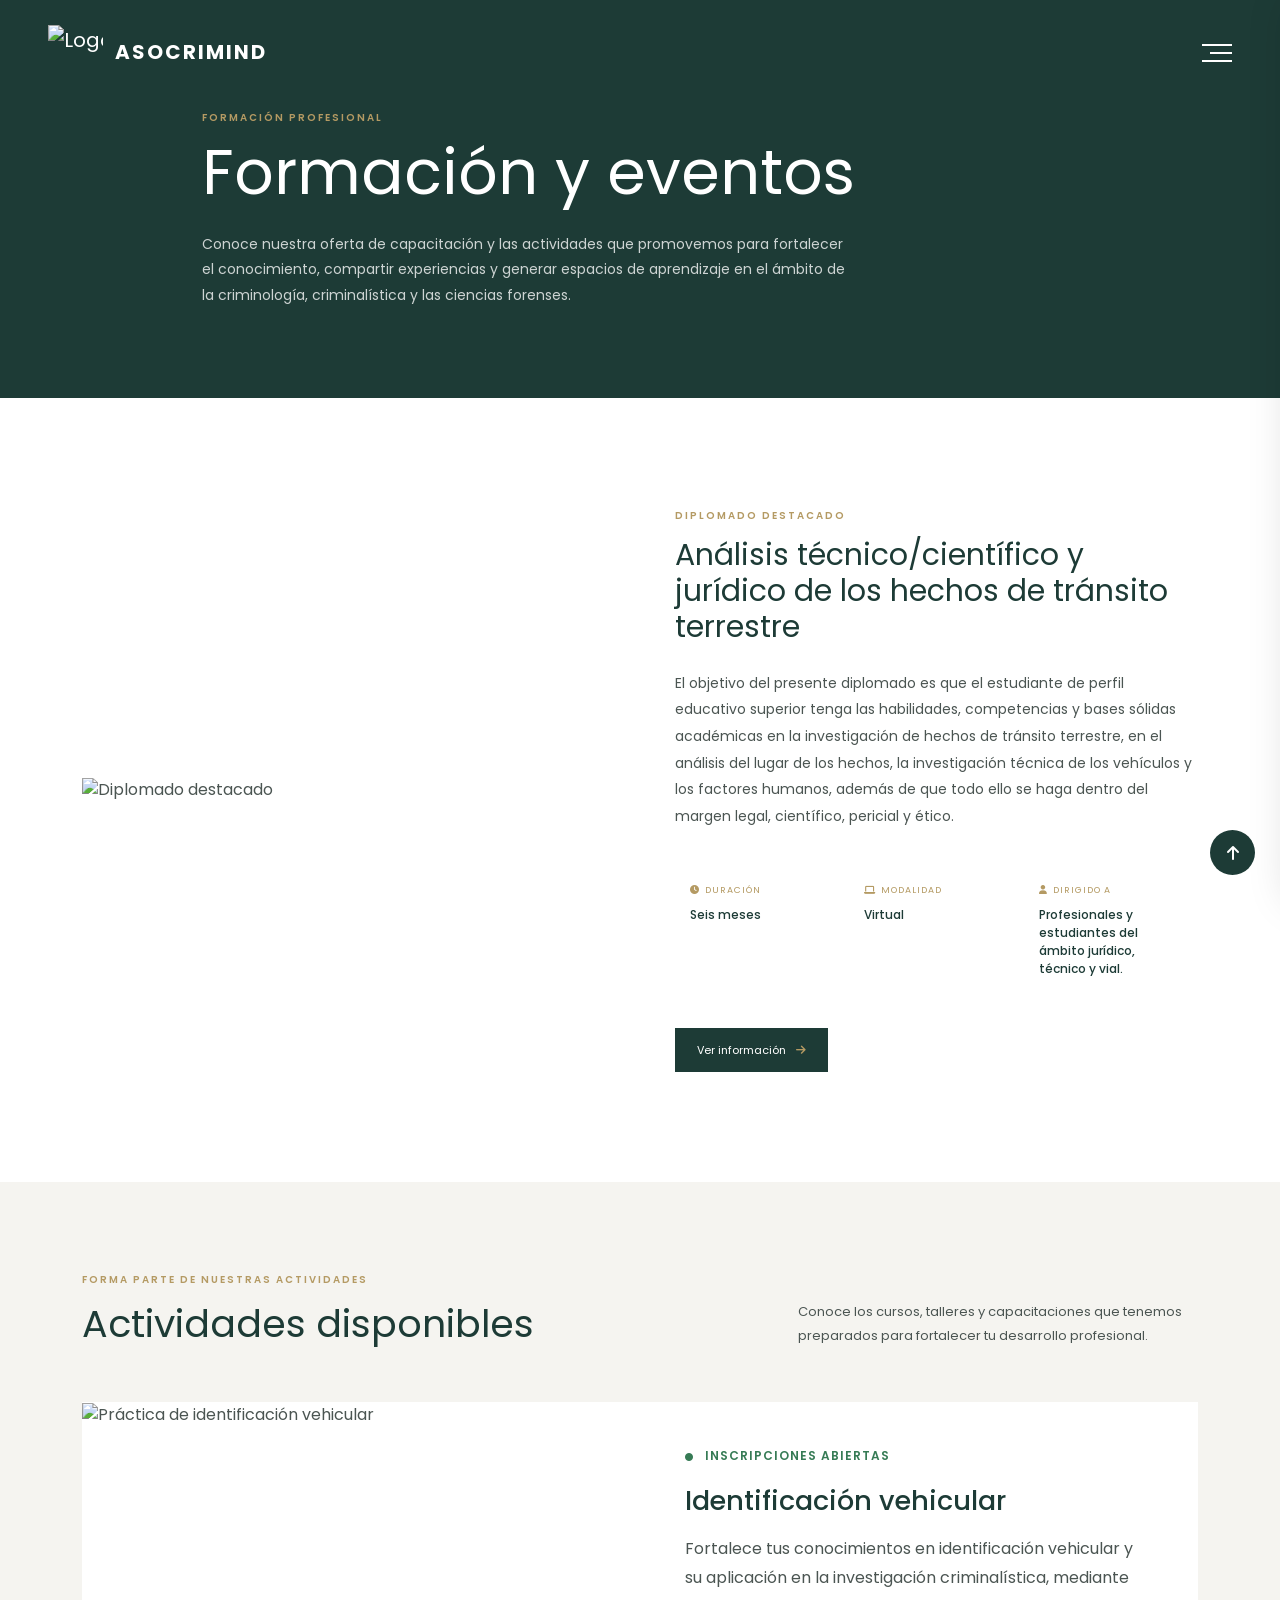
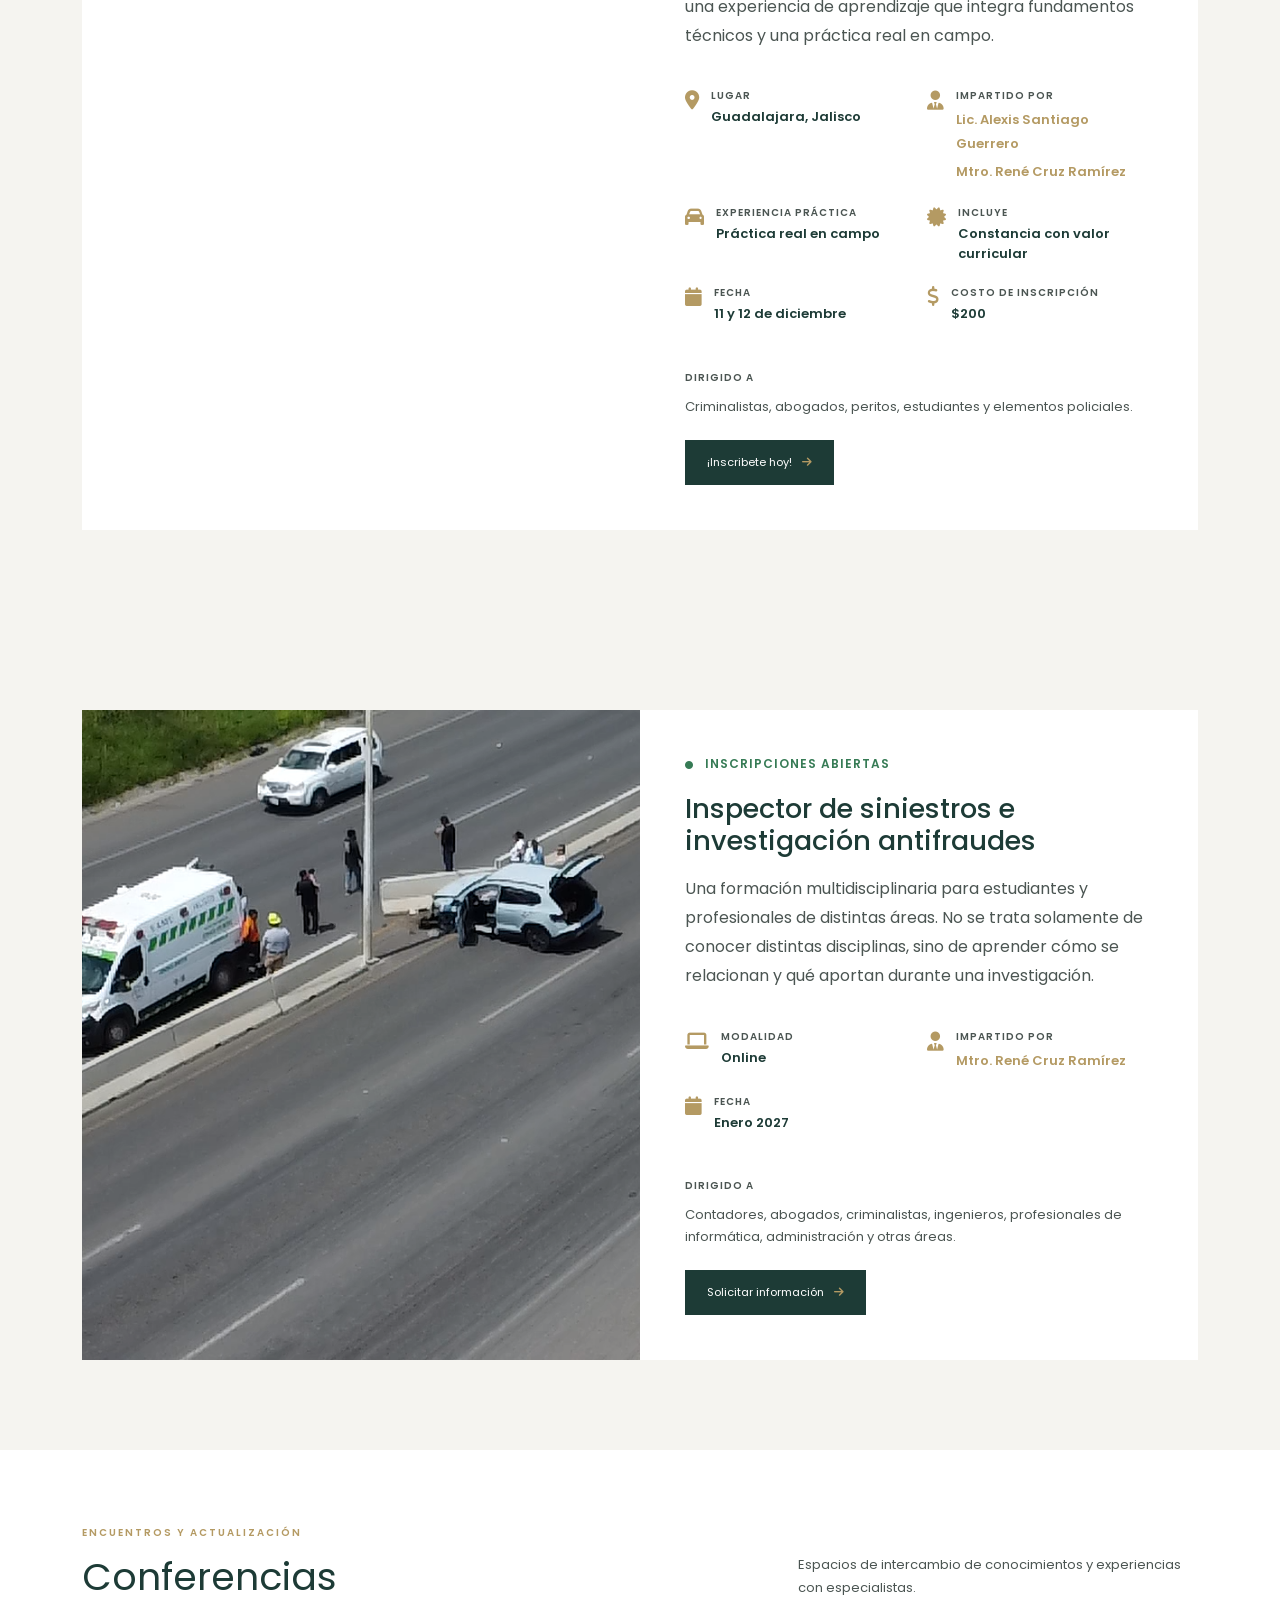
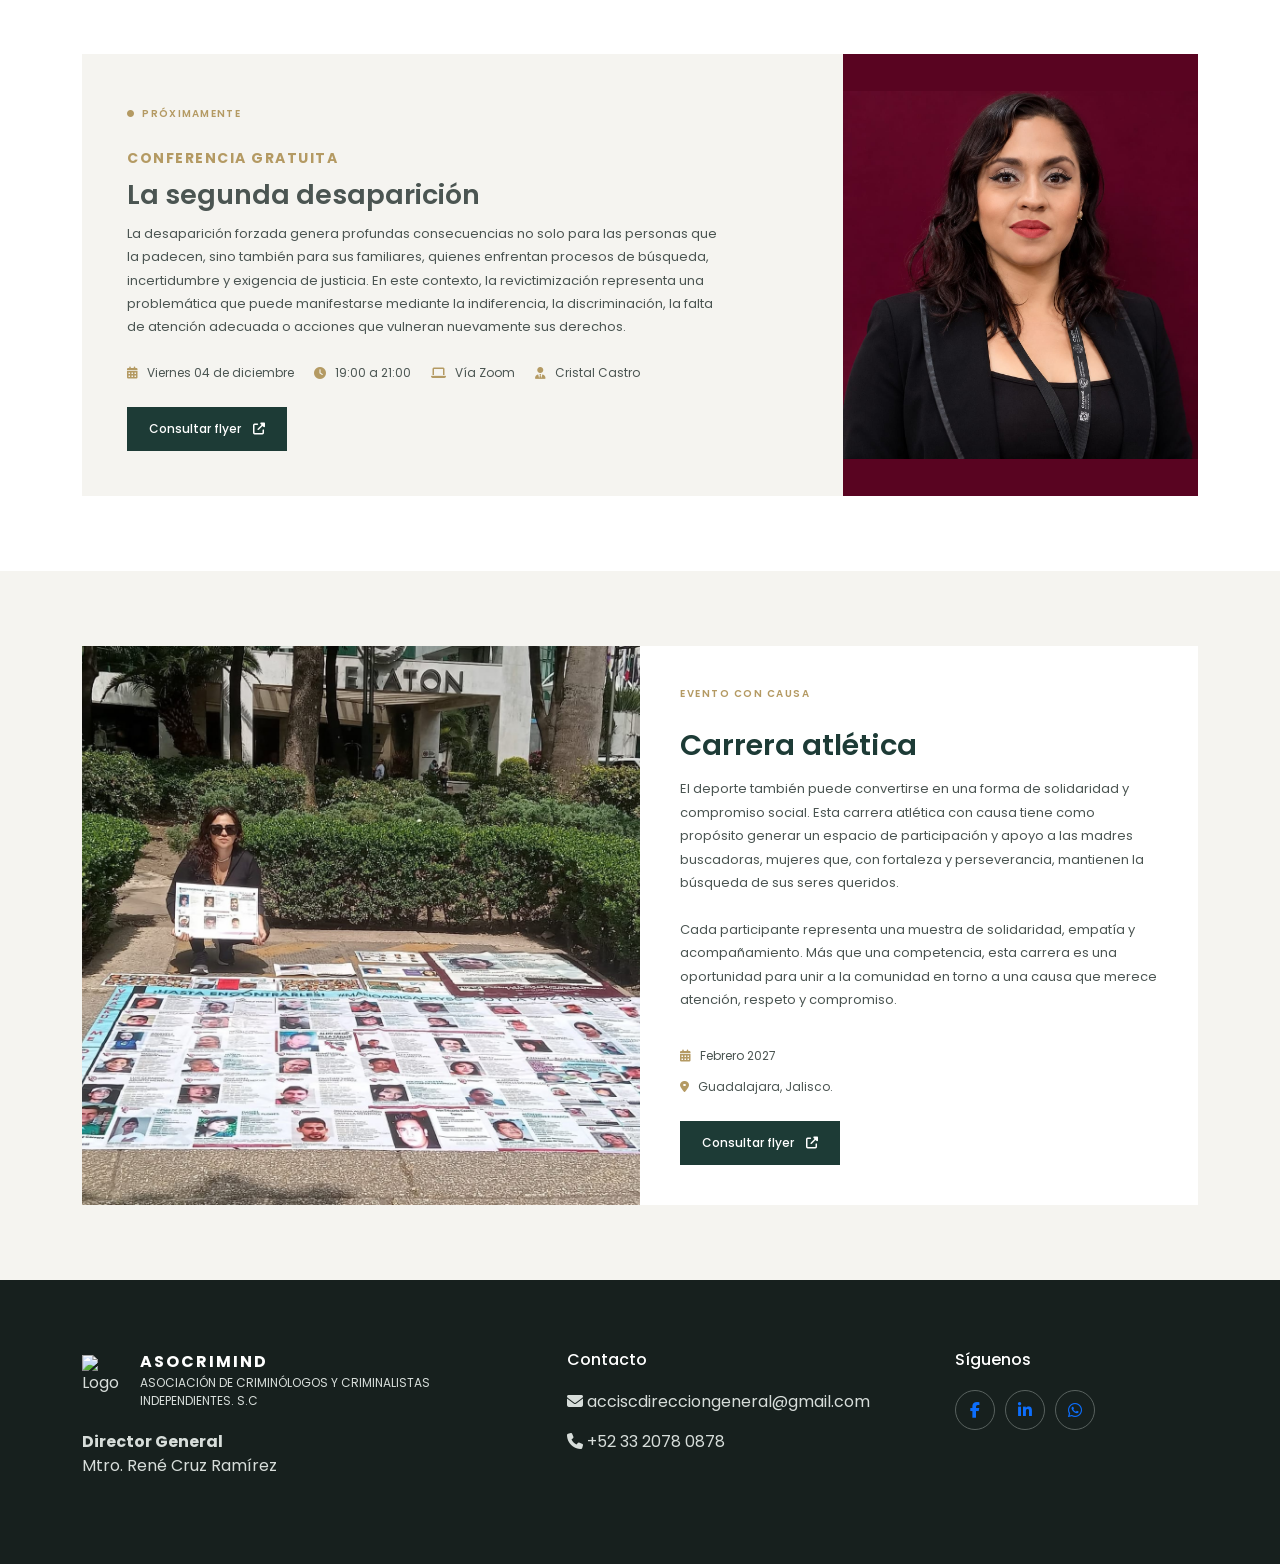
==== cursos.html @ 4da67b82 "Update cursos.html" ====
<!DOCTYPE html>
<html lang="es">

<head>
    <meta charset="UTF-8">
    <meta name="viewport" content="width=device-width, initial-scale=1.0">
    <title>Oferta académica | ASOCRIMIND</title>
    <link rel="icon" type="image/x-icon" href="/img/logo2.png">
    <link href="https://cdn.jsdelivr.net/npm/bootstrap@5.3.8/dist/css/bootstrap.min.css" rel="stylesheet">
    <link rel="stylesheet" href="https://cdnjs.cloudflare.com/ajax/libs/font-awesome/6.5.2/css/all.min.css">
    <link href="https://fonts.googleapis.com/css2?family=Poppins:wght@300;400;500;600&display=swap" rel="stylesheet">
    <link rel="stylesheet" href="css/cursos.css">
</head>

<body>
    <nav id="nav" class="navbar navbar-expand-lg navbar-inicio">
        <div class="container-fluid px-4 px-lg-5">
            <a href="index.html" class="navbar-brand marca">
                <div class="logo">
                    <img src="img/logo.png" alt="Logo de la empresa">
                </div>
                <div class="nombre-empresa">
                    <strong>ASOCRIMIND</strong>
                </div>
            </a>
            <button class="menu-btn" id="menuBtn" type="button" aria-label="Abrir menú">
                <span></span>
                <span></span>
                <span></span>
            </button>
        </div>
    </nav>

    <div class="menu-overlay" id="menuOverlay"></div>
    <aside class="menu-lateral" id="menuLateral">
        <div class="menu-header">
            <h3>Menú</h3>
            <button id="cerrarMenu" aria-label="Cerrar menú">
                <i class="fa-solid fa-xmark"></i>
            </button>
        </div>
        <ul class="menu-lista">
            <li><a href="index.html"><i class="fa-solid fa-house"></i>Inicio</a></li>
            <li><a href="nosotros.html"><i class="fa-solid fa-users"></i>Nosotros</a></li>
            <li class="menu-servicios">
                <button class="boton-servicios">
                    <span><i class="fas fa-briefcase"></i>Servicios</span>
                    <i class="fas fa-chevron-down flecha-servicios"></i>
                </button>
                <ul class="submenu-servicios">
                    <li><a href="generales.html"><i class="fa-solid fa-car"></i>Servicios generales</a></li>
                    <li><a href="periciales.html"><i class="fa-solid fa-person-falling"></i>Servicios periciales</a></li>
                    <li><a href="informatica.html"><i class="fa-solid fa-computer"></i>Servicios en informática</a></li>
                </ul>
            </li>
            <li><a href="productos.html"><i class="fa-solid fa-square-pen"></i>Productos</a></li>
            <li><a href="cursos.html"><i class="fa-solid fa-graduation-cap"></i>Oferta académica</a></li>
            <li><a href="convenios.html"><i class="fa-solid fa-handshake"></i>Convenios y colaboraciones</a></li>
            <li><a href="contacto.html"><i class="fa-solid fa-envelope"></i>Contacto</a></li>
        </ul>
    </aside>

    <header class="encabezado-cursos">
        <div class="container">
            <span class="etiqueta">FORMACIÓN PROFESIONAL</span>
            <h1>Formación y eventos</h1>
            <p>Conoce nuestra oferta de capacitación y las actividades que promovemos para 
                fortalecer el conocimiento, compartir experiencias y generar espacios de 
                aprendizaje en el ámbito de la criminología, criminalística y las ciencias forenses.
            </p>
        </div>
    </header>

    <main>
        <section class="curso-destacado">
            <div class="container">
                <div class="curso-destacado-grid">
                    <div class="curso-imagen">
                        <img id="diplomado" src="img/diplomado.jpg" alt="Diplomado destacado">
                    </div>
                    <div class="curso-contenido">
                        <span class="etiqueta">DIPLOMADO DESTACADO</span>
                        <h2>Análisis técnico/científico y jurídico de los hechos de tránsito terrestre</h2>
                        <p class="curso-descripcion">
                            El objetivo del presente diplomado es que el estudiante de perfil educativo superior tenga las
                            habilidades, competencias y bases sólidas académicas en la investigación de hechos de tránsito 
                            terrestre, en el análisis del lugar de los hechos, la investigación técnica de los vehículos y 
                            los factores humanos, además de que todo ello se haga dentro del margen legal, científico, 
                            pericial y ético.
                        </p>
                        <div class="datos-curso">
                            <div>
                                <span><i class="fas fa-clock"></i>DURACIÓN</span>
                                <strong>Seis meses</strong>
                            </div>
                            <div>
                                <span><i class="fas fa-laptop"></i>MODALIDAD</span>
                                <strong>Virtual</strong>
                            </div>
                            <div>
                                <span><i class="fas fa-user"></i>DIRIGIDO A</span>
                                <strong>Profesionales y estudiantes del ámbito jurídico, técnico y vial.</strong>
                            </div>
                        </div>
                        <div class="curso-acciones">
                            <button class="btn-principal" type="button" data-bs-toggle="modal" data-bs-target="#modalCurso">
                                Ver información
                                <i class="fas fa-arrow-right"></i>
                            </button>
                        </div>
                    </div>
                </div>
            </div>
        </section>

        <section class="actividades-actuales" id="actividad-vigente">
            <div class="container">
                <div class="titulo-seccion">
                    <div>
                        <span class="etiqueta">FORMA PARTE DE NUESTRAS ACTIVIDADES</span>
                        <h2>Actividades disponibles</h2>
                    </div>
                    <p>Conoce los cursos, talleres y capacitaciones que tenemos
                        preparados para fortalecer tu desarrollo profesional.
                    </p>
                </div>
                <article class="actividad-vigente">
                    <div class="actividad-imagen">
                        <img src="img/vehicular1.jpeg" alt="Práctica de identificación vehicular">
                    </div>
                    <div class="actividad-contenido">
                        <span class="estado-inscripcion">
                            <i class="fas fa-circle"></i>
                            INSCRIPCIONES ABIERTAS
                        </span>
                        <h3>Identificación vehicular</h3>
                        <p>Fortalece tus conocimientos en identificación
                            vehicular y su aplicación en la investigación
                            criminalística, mediante una experiencia de
                            aprendizaje que integra fundamentos técnicos
                            y una práctica real en campo.
                        </p>
                        <div class="actividad-destacados">
                            <div class="destacado-item">
                                <i class="fas fa-map-marker-alt"></i>
                                <div>
                                    <span>LUGAR</span>
                                    <strong>Guadalajara, Jalisco</strong>
                                </div>
                            </div>
                            <div class="destacado-item">
                                <i class="fas fa-user-tie"></i>
                                <div>
                                    <span>IMPARTIDO POR</span>
                                    <a href="nosotros.html#alexis"><strong>Lic. Alexis Santiago Guerrero</strong></a>
                                    <a href="nosotros.html#rene"><strong>Mtro. René Cruz Ramírez</strong></a>
                                </div>
                            </div>
                            <div class="destacado-item">
                                <i class="fas fa-car"></i>
                                <div>
                                    <span>EXPERIENCIA PRÁCTICA</span>
                                    <strong>Práctica real en campo</strong>
                                </div>
                            </div>
                            <div class="destacado-item">
                                <i class="fas fa-certificate"></i>
                                <div>
                                    <span>INCLUYE</span>
                                    <strong>Constancia con valor curricular</strong>
                                </div>
                            </div>
                            <div class="destacado-item">
                                <i class="fas fa-calendar"></i>
                                <div>
                                    <span>FECHA</span>
                                    <strong>11 y 12 de diciembre</strong>
                                </div>
                            </div>
                            <div class="destacado-item">
                                <i class="fas fa-dollar-sign"></i>
                                <div>
                                    <span>COSTO DE INSCRIPCIÓN</span>
                                    <strong>$200</strong>
                                </div>
                            </div>
                        </div>
                        <div class="dirigido-actividad">
                            <span>DIRIGIDO A</span>
                            <p>Criminalistas, abogados, peritos, estudiantes
                                y elementos policiales.
                            </p>
                        </div>
                        <div class="curso-acciones">
                            <button class="btn-principal" type="button">
                                <a href="https://forms.gle/g42uzGZjCUrcmCvPA" target="_blank">¡Inscribete hoy!</a>
                                <i class="fas fa-arrow-right"></i>
                            </button>
                        </div>
                    </div>
                </article>
            </div>
        </section>

        <section class="actividades-actuales" id="tecnico">
            <div class="container">
                <article class="actividad-vigente">
                    <div class="actividad-imagen">
                        <img src="img/tecnico.PNG" alt="Práctica de identificación vehicular">
                    </div>
                    <div class="actividad-contenido">
                        <span class="estado-inscripcion">
                            <i class="fas fa-circle"></i>
                            INSCRIPCIONES ABIERTAS
                        </span>
                        <h3>Inspector de siniestros e investigación antifraudes</h3>
                        <p>Una formación multidisciplinaria para estudiantes y profesionales de distintas áreas.
                            No se trata solamente de conocer distintas disciplinas, sino de aprender cómo se relacionan y qué
                            aportan durante una investigación.
                        </p>
                        <div class="actividad-destacados">
                            <div class="destacado-item">
                                <i class="fas fa-laptop"></i>
                                <div>
                                    <span>MODALIDAD</span>
                                    <strong>Online</strong>
                                </div>
                            </div>
                            <div class="destacado-item">
                                <i class="fas fa-user-tie"></i>
                                <div>
                                    <span>IMPARTIDO POR</span>
                                    <a href="nosotros.html#rene"><strong>Mtro. René Cruz Ramírez</strong></a>
                                </div>
                            </div>
                            <div class="destacado-item">
                                <i class="fas fa-calendar"></i>
                                <div>
                                    <span>FECHA</span>
                                    <strong>Enero 2027</strong>
                                </div>
                            </div>
                        </div>
                        <div class="dirigido-actividad">
                            <span>DIRIGIDO A</span>
                            <p>Contadores, abogados, criminalistas, ingenieros, profesionales de informática, 
                                administración y otras áreas.
                            </p>
                        </div>
                        <div class="curso-acciones">
                            <button class="btn-principal" type="button">
                                <a href="https://forms.gle/JBfpu8GN7vLi186s5" target="_blank">Solicitar información</a>
                                <i class="fas fa-arrow-right"></i>
                            </button>
                        </div>
                    </div>
                </article>
            </div>
        </section>

        <section class="seccion-conferencias">
            <div class="container">
                <div class="titulo-seccion">
                    <div>
                        <span class="etiqueta">ENCUENTROS Y ACTUALIZACIÓN</span>
                        <h2>Conferencias</h2>
                    </div>
                    <p>Espacios de intercambio de conocimientos y experiencias
                        con especialistas.
                    </p>
                </div>
                <article class="conferencia-destacada">
                    <div class="conferencia-contenido">
                        <span class="estado-evento">
                            <i class="fas fa-circle"></i>
                            PRÓXIMAMENTE
                        </span>
                        <strong class="tipo-evento">CONFERENCIA GRATUITA</strong>
                        <h3>La segunda desaparición</h3>
                        <p>La desaparición forzada genera profundas consecuencias no solo para las personas 
                            que la padecen, sino también para sus familiares, quienes enfrentan procesos de 
                            búsqueda, incertidumbre y exigencia de justicia. En este contexto, la 
                            revictimización representa una problemática que puede manifestarse mediante la 
                            indiferencia, la discriminación, la falta de atención adecuada o acciones que 
                            vulneran nuevamente sus derechos.
                        </p>
                        <div class="conferencia-datos">
                            <div>
                                <i class="fas fa-calendar-alt"></i>
                                <span>Viernes 04 de diciembre</span>
                            </div>
                            <div>
                                <i class="fas fa-clock"></i>
                                <span>19:00 a 21:00</span>
                            </div>
                            <div>
                                <i class="fas fa-laptop"></i>
                                <span>Vía Zoom</span>
                            </div>
                            <div>
                                <i class="fas fa-user-tie"></i>
                                <span>Cristal Castro</span>
                            </div>
                        </div>
                        <a href="img/Flyer-conferencia.png" target="_blank" rel="noopener" class="btn-evento">
                            Consultar flyer
                            <i class="fas fa-external-link-alt"></i>
                        </a>
                    </div>
                    <div class="conferencia-decoracion">
                        <img src="img/cristal.JPG" alt="Cristal Castro">
                    </div>
                </article>
            </div>
        </section>

        <section class="seccion-eventos">
            <div class="container">
                <div class="evento-destacado">
                    <div class="evento-imagen">
                        <img src="img/carrera.JPG" alt="Carrera deportiva">
                    </div>
                    <div class="evento-contenido">
                        <span class="etiqueta-evento">EVENTO CON CAUSA</span>
                        <h2>Carrera atlética</h2>
                        <p>El deporte también puede convertirse en una forma de solidaridad y compromiso 
                            social. Esta carrera atlética con causa tiene como propósito generar un espacio 
                            de participación y apoyo a las madres buscadoras, mujeres que, con fortaleza y 
                            perseverancia, mantienen la búsqueda de sus seres queridos.<br><br>
                            Cada participante representa una muestra de solidaridad, empatía y acompañamiento.
                            Más que una competencia, esta carrera es una oportunidad para unir a la 
                            comunidad en torno a una causa que merece atención, respeto y compromiso.
                        </p>
                        <div class="evento-datos">
                            <div>
                                <i class="fas fa-calendar-alt"></i>
                                <span>Febrero 2027</span>
                            </div>
                            <div>
                                <i class="fas fa-map-marker-alt"></i>
                                <span>Guadalajara, Jalisco.</span>
                            </div>
                        </div>
                        <a href="img/carrera.jpg" target="_blank" rel="noopener" class="btn-evento">
                            Consultar flyer
                            <i class="fas fa-external-link-alt"></i>
                        </a>
                    </div>
                </div>
            </div>
        </section>
    </main>

    <div class="modal fade" id="modalCurso" tabindex="-1" aria-labelledby="modalCursoLabel" aria-hidden="true">
        <div class="modal-dialog modal-lg modal-dialog-centered">
            <div class="modal-content modal-curso">
                <div class="modal-header">
                    <div>
                        <span class="etiqueta">INFORMACIÓN DEL CURSO</span>
                        <h2 id="modalCursoLabel">Análisis técnico/científico y jurídico de los hechos de tránsito terrestre</h2>
                    </div>
                    <button type="button" class="btn-close" data-bs-dismiss="modal" aria-label="Cerrar"></button>
                </div>
                <div class="modal-body">
                    <div class="modal-grid">
                        <h3>Dirigido a</h3>
                        <ul>
                            <li>Abogados</li>
                            <li>Peritos en hechos de tránsito terrestre, valuación e identificación vehícular, entre otros</li>
                            <li>Ingenierías afines a los hechos de tránsito</li>
                            <li>Trabajadores del servicio público o privado en materia de vialidad, transito o transporte, aseguradoras, bancos, mutualidades, agentes de seguros, entre otros</li>
                            <li>Estudiantes de nivel superior en áreas del derecho, criminología y criminalística, así como diversas ingenierías afines</li>
                            <li>Público en general, enfocado en la temática de los hechos de tránsito terrestre</li>
                        </ul>
                    </div>
                    <div class="temario">
                        <h3>Programa de estudio</h3>
                        <p>El egresado podrá desempeñarse en las siguientes áreas. Podrá ingresar a laborar en 
                            fiscalías estatales o federales, instituciones dedicadas a la investigación de hechos 
                            viales como pueden ser, secretarías de tránsito, movilidad y transporte, laborar como 
                            perito en hechos de tránsito terrestre, ejercer de manera privada ante los tribunales 
                            correspondientes, trabajar en tribunales como perito especializado así como en aseguradoras 
                            y bancos en lo referente a hechos de tránsito terrestre.
                        </p>
                        <div class="temario-lista">
                            <div>
                                <span>01</span>
                                <p>Introducción a los hechos de tránsito <br>(10 horas)</p>
                            </div>
                            <div>
                                <span>02</span>
                                <p>Criminalística aplicada al tránsito terrestre <br>(25 horas)</p>
                            </div>
                            <div>
                                <span>03</span>
                                <p>Criminología vial <br>(15 horas)</p>
                            </div>
                            <div>
                                <span>04</span>
                                <p>Lesiones viales y atención médico legal <br>(20 horas)</p>
                            </div>
                            <div>
                                <span>05</span>
                                <p>Aseguradoras y gestión del riesgo vial <br>(20 horas)</p>
                            </div>
                            <div>
                                <span>06</span>
                                <p>Ley de movilidad y legislación vial <br>(20 horas)</p>
                            </div>
                            <div>
                                <span>07</span>
                                <p>Identificación vehicular y documentoscopía <br>(20 horas)</p>
                            </div>
                            <div>
                                <span>08</span>
                                <p>Integración de casos y simulación de peritaje <br>(20 - 30 horas)</p>
                            </div>
                        </div>
                    </div>
                    <div class="modal-datos">
                        <div>
                            <span>Impartido por</span>
                            <strong><a href="documentos/sintesis.jpg" target="_blank">Mtro. René Cruz Ramírez</a></strong>
                        </div>
                        <div>
                            <span>Precio</span>
                            <strong>Al contado: $7,880 MXN</strong>
                        </div>
                        <div>
                            <span>Requisitos de ingreso</span>
                            <strong>Identificación con fotografía, CURP, último comprobante de estudios, ficha de inscripción, comprobante de pago de mensualidad</strong>
                        </div>
                    </div>
                </div>
                <div class="modal-footer">
                    <p>¿Te interesa este curso?</p>
                    <p>Comunícate al télefono: 33 2078 0878</p>
                    <p>O mandanos un correo a: acciscdirecciongeneral@gmail.com</p>
                </div>
            </div>
        </div>
    </div>

    <a href="#nav" class="btn-arriba"><i class="fas fa-arrow-up"></i></a>

    <footer class="footer">
        <div class="container">
            <div class="row g-5">
                <div class="col-lg-5">
                    <div class="footer-marca">
                        <img src="img/logo.png" alt="Logo">
                        <div>
                            <strong>ASOCRIMIND</strong>
                            <span>ASOCIACIÓN DE CRIMINÓLOGOS Y CRIMINALISTAS INDEPENDIENTES. S.C</span>
                        </div>
                    </div>
                    <div>
                        <p><strong>Director General</strong><br>Mtro. René Cruz Ramírez</p>
                    </div>
                </div>
                <div class="col-lg-4">
                    <h4>Contacto</h4>
                    <p><i class="fa-solid fa-envelope"></i> acciscdirecciongeneral@gmail.com</a>
                    <p><i class="fa-solid fa-phone"></i> +52 33 2078 0878</a>
                </div>
                <div class="col-lg-2">
                    <h4>Síguenos</h4>
                    <div class="redes">
                        <a href="https://www.facebook.com/ACCISC?locale=es_LA" aria-label="Facebook">
                            <i class="fa-brands fa-facebook-f"></i>
                        </a>
                        <a href="http://linkedin.com/in/asocrimind-m%C3%A9xico-5993ba206" aria-label="LinkedIn">
                            <i class="fa-brands fa-linkedin-in"></i>
                        </a>
                        <a href="https://wa.me/3320780878" aria-label="WhatsApp">
                            <i class="fa-brands fa-whatsapp"></i>
                        </a>
                    </div>
                </div>
            </div>
        </div>
    </footer>
    <script src="https://cdn.jsdelivr.net/npm/bootstrap@5.3.8/dist/js/bootstrap.bundle.min.js"></script>
    <script src="js/script.js"></script>
</body>
</html>
---- css/cursos.css ----
:root {
    --color-principal: #1d3b36;
    --color-secundario: #b49a63;
    --color-imagen: #590421;
    --color-claro: #f5f4f0;
    --color-oscuro: #17201e;
    --color-texto: #4b5552;
    --blanco: #ffffff;
    --transicion: all 0.3s ease;
}

* {
    margin: 0;
    padding: 0;
    box-sizing: border-box;
}

html {
    scroll-behavior: smooth;
}

body {
    font-family: "Poppins", Arial, sans-serif;
    color: var(--color-texto);
    background: var(--blanco);
}

a {
    text-decoration: none;
}

img {
    max-width: 100%;
}

.navbar-inicio {
    position: absolute;
    top: 0;
    left: 0;
    width: 100%;
    z-index: 1000;
    padding: 20px 0;
    background: transparent;
}

.marca {
    display: flex;
    align-items: center;
    gap: 12px;
    color: var(--blanco) !important;
}

.logo {
    width: 55px;
    height: 55px;
    display: flex;
    align-items: center;
    justify-content: center;
}

.logo img {
    width: 100%;
    height: 100%;
    object-fit: contain;
}

.nombre-empresa {
    display: flex;
    flex-direction: column;
    line-height: 1.05;
}

.nombre-empresa span {
    font-size: 13px;
    letter-spacing: 2px;
}

.nombre-empresa strong {
    font-size: 20px;
    letter-spacing: 2px;
}

.menu-btn {
    width: 48px;
    height: 48px;
    border: none;
    background: transparent;
    display: flex;
    flex-direction: column;
    justify-content: center;
    align-items: flex-end;
    gap: 6px;
    cursor: pointer;
}

.menu-btn span {
    display: block;
    height: 2px;
    background: var(--blanco);
    transition: var(--transicion);
}

.menu-btn span:nth-child(1) {
    width: 30px;
}

.menu-btn span:nth-child(2) {
    width: 22px;
}

.menu-btn span:nth-child(3) {
    width: 30px;
}

.menu-btn:hover span:nth-child(2) {
    width: 30px;
}

.menu-lateral {
    position: fixed;
    top: 0;
    right: -350px;
    width: 330px;
    height: 100vh;
    background: var(--blanco);
    z-index: 2000;
    padding: 30px;
    transition: var(--transicion);
    box-shadow: -10px 0 40px rgba(0, 0, 0, 0.15);
}

.menu-lateral.activo {
    right: 0;
}

.menu-overlay {
    position: fixed;
    inset: 0;
    background: rgba(0, 0, 0, 0.45);
    opacity: 0;
    visibility: hidden;
    z-index: 1500;
    transition: var(--transicion);
}

.menu-overlay.activo {
    opacity: 1;
    visibility: visible;
}

.menu-header {
    display: flex;
    align-items: center;
    justify-content: space-between;
    padding-bottom: 25px;
    border-bottom: 1px solid #ddd;
}

.menu-header h3 {
    color: var(--color-principal);
    margin: 0;
}

.menu-header button {
    background: none;
    border: none;
    font-size: 25px;
    color: var(--color-principal);
    cursor: pointer;
}

.menu-lista {
    list-style: none;
    padding: 30px 0;
}

.menu-lista li {
    margin-bottom: 10px;
}

.menu-lista a {
    display: flex;
    align-items: center;
    gap: 15px;
    padding: 14px;
    color: var(--color-oscuro);
    border-radius: 6px;
    transition: var(--transicion);
}

.menu-lista a i {
    width: 20px;
    color: var(--color-secundario);
}

.menu-lista a:hover {
    background: var(--color-claro);
    padding-left: 20px;
}

.menu-servicios {
    margin-bottom: 10px;
}

.boton-servicios {
    width: 100%;
    border: none;
    background: transparent;
    color: var(--verde-oscuro);
    padding: 14px;
    border-radius: 6px;
    display: flex;
    align-items: center;
    justify-content: space-between;
    font-family: inherit;
    font-size: inherit;
    cursor: pointer;
    transition: var(--transicion);
}

.boton-servicios > span {
    display: flex;
    align-items: center;
    gap: 15px;
}

.boton-servicios i {
    color: var(--color-secundario);
}

.boton-servicios:hover {
    background: var(--crema);
    padding-left: 20px;
}

.flecha-servicios {
    font-size: 11px;
    transition: transform 0.3s ease;
}

.submenu-servicios {
    list-style: none;
    max-height: 0;
    overflow: hidden;
    padding: 0;
    margin: 0;
    transition: max-height 0.35s ease;
}

.menu-servicios.abierto .submenu-servicios {
    max-height: 400px;
    padding: 5px 0 5px 35px;
}

.menu-servicios.abierto .flecha-servicios {
    transform: rotate(180deg);
}

.submenu-servicios li {
    margin: 0;
}

.submenu-servicios a {
    display: block;
    padding: 10px 12px;
    color: var(--gris);
    font-size: 13px;
    border-left: 1px solid var(--borde);
    transition: var(--transicion);
}

.submenu-servicios a:hover {
    color: var(--verde);
    border-left-color: var(--color-secundario);
    padding-left: 17px;
}

.encabezado-cursos {
    padding: 110px 0 90px;
    background: var(--color-principal);
    color: var(--blanco);
}

.encabezado-cursos .container {
    max-width: 900px;
}

.encabezado-cursos h1 {
    font-size: clamp(40px, 5vw, 62px);
    font-weight: 400;
    line-height: 1.1;
    margin-bottom: 25px;
}

.encabezado-cursos p {
    max-width: 650px;
    margin: 0;
    color: rgba(255, 255, 255, .78);
    font-size: 14px;
    line-height: 1.8;
}

.etiqueta {
    display: block;
    margin-bottom: 14px;
    color: var(--color-secundario);
    font-size: 10px;
    font-weight: 600;
    letter-spacing: 2px;
}

.curso-destacado {
    padding: 110px 0;
    background: var(--blanco);
}

.curso-destacado-grid {
    display: grid;
    grid-template-columns: 1fr 1fr;
    align-items: center;
    gap: 70px;
}

.curso-imagen {
    position: relative;
    height: auto;
    width: 500px;
}

.curso-imagen img {
    width: 100%;
    height: 100%;
    display: block;
    object-fit: cover;
}

.curso-contenido h2 {
    max-width: 600px;
    margin-bottom: 25px;
    color: var(--color-principal);
    font-size: clamp(30px, 4vw, 30px);
    font-weight: 400;
    line-height: 1.2;
}

.curso-descripcion {
    max-width: 560px;
    margin-bottom: 35px;
    color: var(--color-texto);
    font-size: 14px;
    line-height: 1.9;
}

.datos-curso {
    display: grid;
    grid-template-columns: repeat(3, 1fr);
    margin-bottom: 30px;
    border-top: 1px solid var(--borde);
    border-bottom: 1px solid var(--borde);
}

.datos-curso > div {
    padding: 20px 15px;
    border-right: 1px solid var(--borde);
}

.datos-curso > div:last-child {
    border-right: none;
}

.datos-curso span {
    display: block;
    margin-bottom: 8px;
    color: var(--color-secundario);
    font-size: 9px;
    letter-spacing: 1px;
}

.datos-curso span i {
    margin-right: 5px;
}

.datos-curso strong {
    display: block;
    color: var(--color-principal);
    font-size: 12px;
    font-weight: 500;
}

.curso-acciones {
    display: flex;
    align-items: center;
    gap: 15px;
}

.btn-principal {
    display: inline-flex;
    align-items: center;
    justify-content: center;
    gap: 10px;
    padding: 14px 22px;
    border: none;
    background: var(--color-principal);
    color: var(--blanco);
    font-family: "Poppins", sans-serif;
    font-size: 11px;
    cursor: pointer;
    transition: var(--transicion);
}

.btn-principal i {
    color: var(--color-secundario);
}

.btn-principal:hover {
    background: var(--color-secundario);
    color: var(--blanco);
}

.btn-principal:hover i {
    color: var(--blanco);
}

.informacion-cursos {
    padding: 110px 0;
    background: var(--color-claro);
}

.titulo-seccion {
    display: flex;
    align-items: flex-end;
    justify-content: space-between;

    gap: 50px;
    margin-bottom: 55px;
}

.titulo-seccion h2 {
    margin: 0;

    color: var(--color-principal);
    font-size: 38px;
    font-weight: 400;
}

.titulo-seccion > p {
    max-width: 400px;
    margin: 0;

    color: var(--color-texto);
    font-size: 13px;
    line-height: 1.8;
}

.curso-lista {
    display: grid;
    grid-template-columns: 60px 1fr 200px 120px;
    align-items: center;

    gap: 30px;

    padding: 30px 0;

    border-top: 1px solid var(--borde);
}

.curso-lista:last-child {
    border-bottom: 1px solid var(--borde);
}


.curso-lista-numero {
    color: var(--color-secundario);
    font-size: 12px;
}


.curso-lista-info > span {
    color: var(--color-secundario);
    font-size: 9px;
    letter-spacing: 2px;
}


.curso-lista-info h3 {
    margin: 7px 0;

    color: var(--color-principal);
    font-size: 19px;
    font-weight: 500;
}


.curso-lista-info p {
    max-width: 600px;
    margin: 0;

    font-size: 12px;
    line-height: 1.7;
}


.curso-lista-datos {
    display: flex;
    flex-direction: column;
    gap: 8px;
}


.curso-lista-datos span {
    font-size: 11px;
}


.curso-lista-datos i {
    width: 18px;
    color: var(--color-secundario);
}


.btn-ver-curso {
    border: none;
    background: transparent;

    color: var(--color-principal);

    font-family: "Poppins", sans-serif;
    font-size: 11px;

    cursor: pointer;
    text-align: right;
}

.btn-ver-curso i {
    margin-left: 8px;
    color: var(--color-secundario);

    transition: var(--transicion);
}

.btn-ver-curso:hover i {
    transform: translateX(5px);
}

.modal-curso {
    border: none;
    border-radius: 0;
}

.modal-curso .modal-header {
    padding: 35px 40px 25px;
    border-bottom: 1px solid var(--borde);
}

.modal-curso .modal-header h2 {
    margin: 0;
    color: var(--color-principal);
    font-size: 30px;
    font-weight: 400;
}

.modal-curso .modal-body {
    padding: 35px 40px;
}

.modal-grid, .temario p {
    margin-bottom: 35px;
    font-size: small;
}

.modal-grid h3,
.temario h3 {
    margin-bottom: 10px;
    color: var(--color-principal);
    font-size: 17px;
    font-weight: 500;
}

.modal-grid p {
    margin: 0;
    font-size: 12px;
    line-height: 1.8;
}

.temario {
    padding-top: 25px;
    border-top: 1px solid var(--borde);
}

.temario-lista {
    display: grid;
    grid-template-columns: 1fr 1fr;
}

.temario-lista div {
    display: flex;
    align-items: center;
    gap: 15px;
    padding: 13px 0;
    border-bottom: 1px solid var(--borde);
}

.temario-lista span {
    color: var(--color-secundario);
    font-size: 10px;
}

.temario-lista p {
    margin: 0;
    font-size: 12px;
}

.modal-datos {
    display: grid;
    grid-template-columns: repeat(3, 1fr);
    margin-top: 30px;
    border-top: 1px solid var(--borde);
}

.modal-datos div {
    padding: 18px 10px;
}

.modal-datos span {
    display: block;
    margin-bottom: 5px;
    color: var(--color-secundario);
    font-size: 9px;
    letter-spacing: 1px;
}

.modal-datos strong {
    color: var(--color-principal);
    font-size: 12px;
    font-weight: 500;
}

.modal-curso .modal-footer {
    display: flex;
    align-items: center;
    justify-content: space-around;
    padding: 20px 40px;
    border-top: 1px solid var(--borde);
}

.modal-footer p {
    margin: 0;
    color: var(--color-principal);
    font-size: 12px;
}

.actividades-actuales {
    padding: 90px 0;
    background: var(--color-claro);
}

.actividad-vigente {
    display: grid;
    grid-template-columns: 1fr 1fr;
    background: var(--blanco);
    border: 1px solid var(--borde);
    overflow: hidden;
}

.actividad-imagen {
    min-height: 380px;
}

.actividad-imagen img {
    width: 100%;
    height: 100%;
    object-fit: cover;
}

.actividad-contenido {
    padding: 45px;
    display: flex;
    flex-direction: column;
    justify-content: center;
    align-items: flex-start;
}

.estado-inscripcion {
    color: #367b55;
    font-size: 12px;
    font-weight: 600;
    letter-spacing: 1px;
    margin-bottom: 20px;
}

.estado-inscripcion i {
    font-size: 8px;
    margin-right: 7px;
}

.actividad-contenido h3 {
    color: var(--color-principal);
    font-size: 27px;
    margin-bottom: 18px;
}

.actividad-contenido p {
    color: var(--color-texto);
    line-height: 1.8;
}

.actividad-datos {
    display: flex;
    flex-direction: column;
    gap: 12px;
    margin: 20px 0 28px;
    color: var(--color-texto);
    font-size: 14px;
}

.actividad-datos i {
    color: var(--color-secundario);
    width: 22px;
}

.actividad-destacados {
    display: grid;
    grid-template-columns: 1fr 1fr;
    gap: 22px 15px;
    width: 100%;
    margin: 22px 0;
}

.destacado-item {
    display: flex;
    align-items: flex-start;
    gap: 12px;
}

.destacado-item > i {
    color: var(--color-secundario);
    font-size: 19px;
    margin-top: 3px;
}

.destacado-item div {
    display: flex;
    flex-direction: column;
    gap: 4px;
}

.destacado-item span,
.dirigido-actividad > span {
    font-size: 10px;
    letter-spacing: 1px;
    font-weight: 600;
    color: var(--color-texto);
}

.destacado-item strong {
    color: var(--color-principal);
    font-size: 13px;
    font-weight: 600;
}

.destacado-item div a strong {
    color: var(--color-secundario);
}

.dirigido-actividad {
    border-top: 1px solid var(--borde);
    padding-top: 18px;
    margin-bottom: 22px;
}

.dirigido-actividad p {
    margin: 8px 0 0;
    font-size: 13px;
    line-height: 1.7;
}

.curso-acciones button a {
    color: var(--blanco);
    text-decoration: none;
}

.seccion-conferencias {
    padding: 75px 0;
    background: var(--blanco);
}

.conferencia-destacada {
    display: grid;
    grid-template-columns: 1.5fr 0.7fr;
    min-height: 300px;
    background: var(--color-claro);
    overflow: hidden;
}

.conferencia-contenido {
    padding: 45px;
}

.estado-evento {
    display: inline-flex;
    align-items: center;
    gap: 7px;
    color: var(--color-secundario);
    font-size: 10px;
    font-weight: 600;
    letter-spacing: 1.3px;
}

.estado-evento i {
    font-size: 7px;
}

.tipo-evento {
    color: var(--color-secundario);
    display: block;
    font-size: 14px;
    letter-spacing: 1.5px;
    margin-top: 25px;
}

.conferencia-contenido h3 {
    font-size: 27px;
    font-weight: 600;
    margin: 10px 0;
}

.conferencia-contenido > p {
    font-size: 13px;
    line-height: 1.8;
    max-width: 600px;
}

.conferencia-datos {
    display: flex;
    flex-wrap: wrap;
    gap: 20px;
    margin: 25px 0;
}

.conferencia-datos div,
.evento-datos div {
    display: flex;
    align-items: center;
    gap: 9px;
    font-size: 12px;
}

.conferencia-datos i {
    color: var(--color-secundario);
}

.conferencia-decoracion {
    display: flex;
    flex-direction: column;
    justify-content: center;
    align-items: center;
    gap: 15px;
    background: var(--color-imagen);
    color: var(--color-principal);
}

.conferencia-decoracion i {
    font-size: 75px;
}

.conferencia-decoracion span {
    font-size: 11px;
    font-weight: 600;
    letter-spacing: 2px;
}

.seccion-eventos {
    padding: 75px 0;
    background: var(--color-claro);
}

.evento-destacado {
    display: grid;
    grid-template-columns: 1fr 1fr;
    background: var(--blanco);
    border: 1px solid var(--borde);
    overflow: hidden;
}

.evento-imagen {
    min-height: 350px;
    background: #e8e6df;
}

.evento-imagen img {
    width: 100%;
    height: 100%;
    min-height: 350px;
    display: block;
    object-fit: cover;
}

.evento-contenido {
    padding: 40px;
    display: flex;
    flex-direction: column;
    align-items: flex-start;
    justify-content: center;
}

.etiqueta-evento {
    color: var(--color-secundario);
    font-size: 10px;
    font-weight: 600;
    letter-spacing: 1.5px;
    margin-bottom: 12px;
}

.evento-contenido h2 {
    color: var(--color-principal);
    font-size: 29px;
    font-weight: 600;
    margin: 15px 0;
}

.evento-contenido > p {
    color: var(--color-texto);
    font-size: 13px;
    line-height: 1.8;
}

.evento-datos {
    display: flex;
    flex-direction: column;
    gap: 13px;
    margin: 20px 0 25px;
}

.evento-datos div {
    color: var(--color-texto);
}

.evento-datos i {
    color: var(--color-secundario);
}

.btn-evento {
    display: inline-flex;
    align-items: center;
    justify-content: center;
    gap: 12px;
    padding: 13px 22px;
    background: var(--color-principal);
    color: var(--blanco);
    font-size: 12px;
    font-weight: 500;
    text-decoration: none;
    transition: var(--transicion);
}

.btn-evento:hover {
    background: var(--color-secundario);
    color: var(--color-oscuro);
}

.btn-arriba {
    position: fixed;
    right: 25px;
    bottom: 25px;
    width: 45px;
    height: 45px;
    border-radius: 50%;
    background: #1d3b36;
    color: white;
    display: flex;
    align-items: center;
    justify-content: center;
    text-decoration: none;
    z-index: 1000;
}

.footer {
    padding: 70px 0 70px;
    background: var(--color-oscuro);
    color: #d7ddda;
}

.footer-marca {
    display: flex;
    align-items: center;
    gap: 12px;
    margin-bottom: 20px;
}

.footer-marca img {
    width: 50px;
    height: 50px;
    object-fit: contain;
}

.footer-marca div {
    display: flex;
    flex-direction: column;
}

.footer-marca strong {
    color: var(--blanco);
    letter-spacing: 2px;
}

.footer-marca span {
    font-size: 12px;
}

.footer-descripcion {
    max-width: 350px;
    line-height: 1.7;
}

.footer h4 {
    color: var(--blanco);
    font-size: 16px;
    margin-bottom: 20px;
}

.redes {
    display: flex;
    gap: 10px;
}

.redes a {
    width: 40px;
    height: 40px;
    margin: 0;
    display: flex;
    align-items: center;
    justify-content: center;
    border: 1px solid #59625f;
    border-radius: 50%;
}

.redes a:hover {
    border-color: var(--color-secundario);
}

.footer-bottom {
    margin-top: 60px;
    padding: 20px 0;
    border-top: 1px solid #3941;
}

@media (max-width: 991px) {
    .curso-destacado-grid {
        gap: 40px;
    }
    .curso-imagen {
        width: 100%;
    }
    .datos-curso {
        grid-template-columns: 1fr;
    }
    .datos-curso > div {
        border-right: none;
        border-bottom: 1px solid var(--borde);
    }
    .datos-curso > div:last-child {
        border-bottom: none;
    }
    .curso-lista {
        grid-template-columns: 50px 1fr 150px;
    }
    .btn-ver-curso {
        grid-column: 2 / 4;
        text-align: left;
    }
}

@media (max-width: 767px) {
    .encabezado-cursos {
        padding: 75px 0 65px;
    }

    .encabezado-cursos h1 {
        font-size: 40px;
    }


    .curso-destacado {
        padding: 70px 0;
    }

    .curso-destacado-grid {
        grid-template-columns: 1fr;
        gap: 40px;
    }

    .curso-imagen {
        height: 350px;
    }

    .curso-numero {
        right: 15px;
    }

    .curso-contenido h2 {
        font-size: 32px;
    }

    .curso-acciones {
        flex-direction: column;
        align-items: stretch;
    }

    .btn-principal,
    .btn-secundario {
        width: 100%;
    }

    .informacion-cursos {
        padding: 70px 0;
    }

    .titulo-seccion {
        display: block;
    }

    .titulo-seccion h2 {
        font-size: 30px;
    }

    .titulo-seccion > p {
        margin-top: 20px;
    }

    .curso-lista {
        display: block;
        padding: 30px 0;
    }

    .curso-lista-numero {
        margin-bottom: 15px;
    }

    .curso-lista-datos {
        margin: 20px 0;
    }

    .btn-ver-curso {
        display: block;
        width: 100%;
        padding: 10px 0;
        text-align: left;
    }

    .cta-cursos {
        padding: 70px 0;
    }

    .cta-contenido h2 {
        font-size: 30px;
    }

    .modal-curso .modal-header,
    .modal-curso .modal-body,
    .modal-curso .modal-footer {
        padding-left: 25px;
        padding-right: 25px;
    }

    .modal-curso .modal-header h2 {
        font-size: 24px;
        padding-right: 20px;
    }

    .modal-grid {
        grid-template-columns: 1fr;
        gap: 25px;
    }

    .temario-lista {
        grid-template-columns: 1fr;
    }

    .modal-datos {
        grid-template-columns: 1fr;
    }

    .modal-curso .modal-footer {
        display: block;
    }

    .modal-footer p {
        margin-bottom: 15px;
    }

    .actividad-vigente {
        grid-template-columns: 1fr;
    }

    .actividad-imagen {
        height: 260px;
        min-height: auto;
    }

    .actividad-contenido {
        padding: 30px 25px;
    }

    .conferencia-destacada {
        grid-template-columns: 1fr;
    }

    .conferencia-contenido {
        padding: 30px 25px;
    }

    .conferencia-decoracion {
        min-height: 150px;
    }

    .conferencia-decoracion i {
        font-size: 45px;
    }

    .evento-destacado {
        grid-template-columns: 1fr;
    }

    .evento-imagen,
    .evento-imagen img {
        min-height: 250px;
        max-height: 300px;
    }

    .evento-contenido {
        padding: 30px 25px;
    }
}


@media (max-width: 400px) {
    .container {
        margin-top: 20px;
    }

    .encabezado-cursos h1 {
        font-size: 34px;
    }

    .curso-imagen {
        height: 280px;
        background-image: url("../img/logo2.png");
        background-repeat: no-repeat;
        background-position: center;
        background-size: 280px;
    }

    #diplomado {
        visibility: hidden;
    }

    .curso-contenido {
        margin-top: 45px;
    }

    .curso-contenido h2 {
        font-size: 28px;
    }

    .curso-descripcion {
        font-size: 13px;
    }
    
    .conferencia-contenido h3,
    .evento-contenido h2 {
        font-size: 23px;
    }

    .conferencia-datos {
        flex-direction: column;
        gap: 12px;
    }

    .btn-evento {
        width: 100%;
    }
}
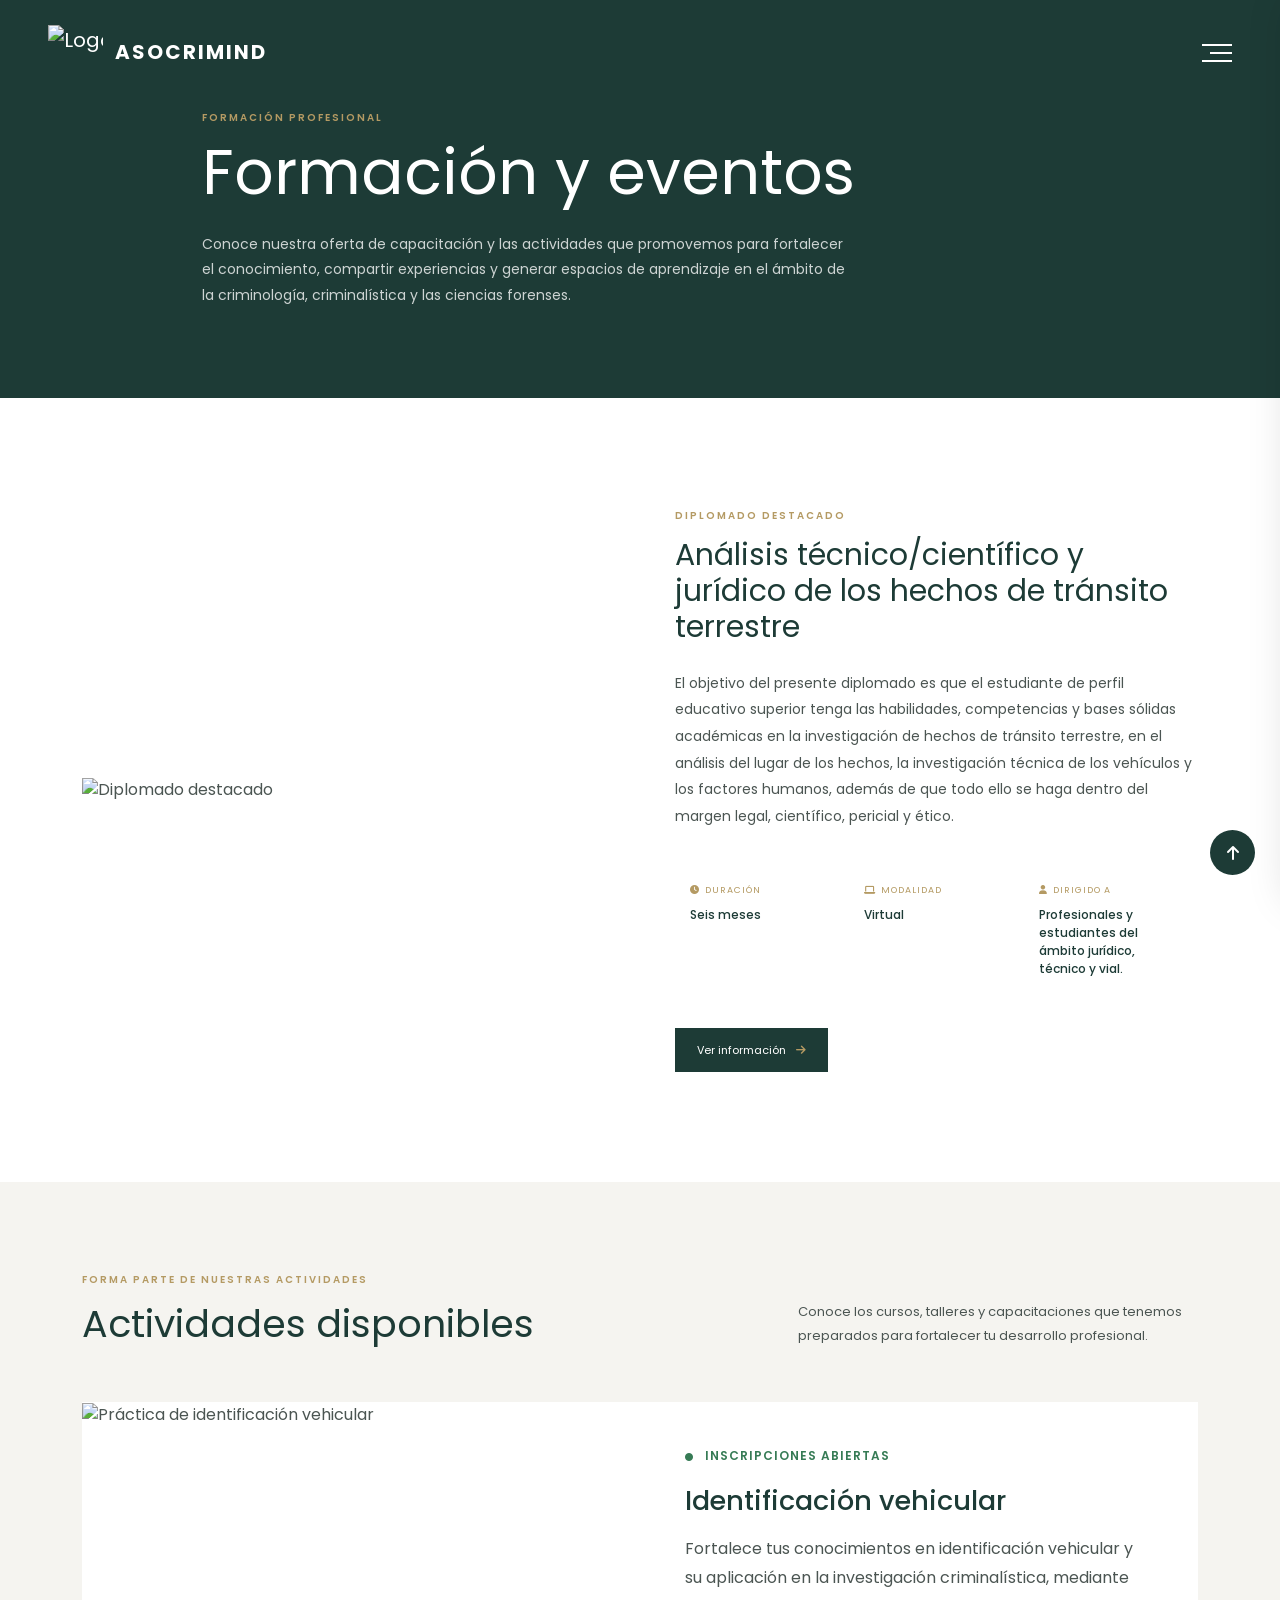
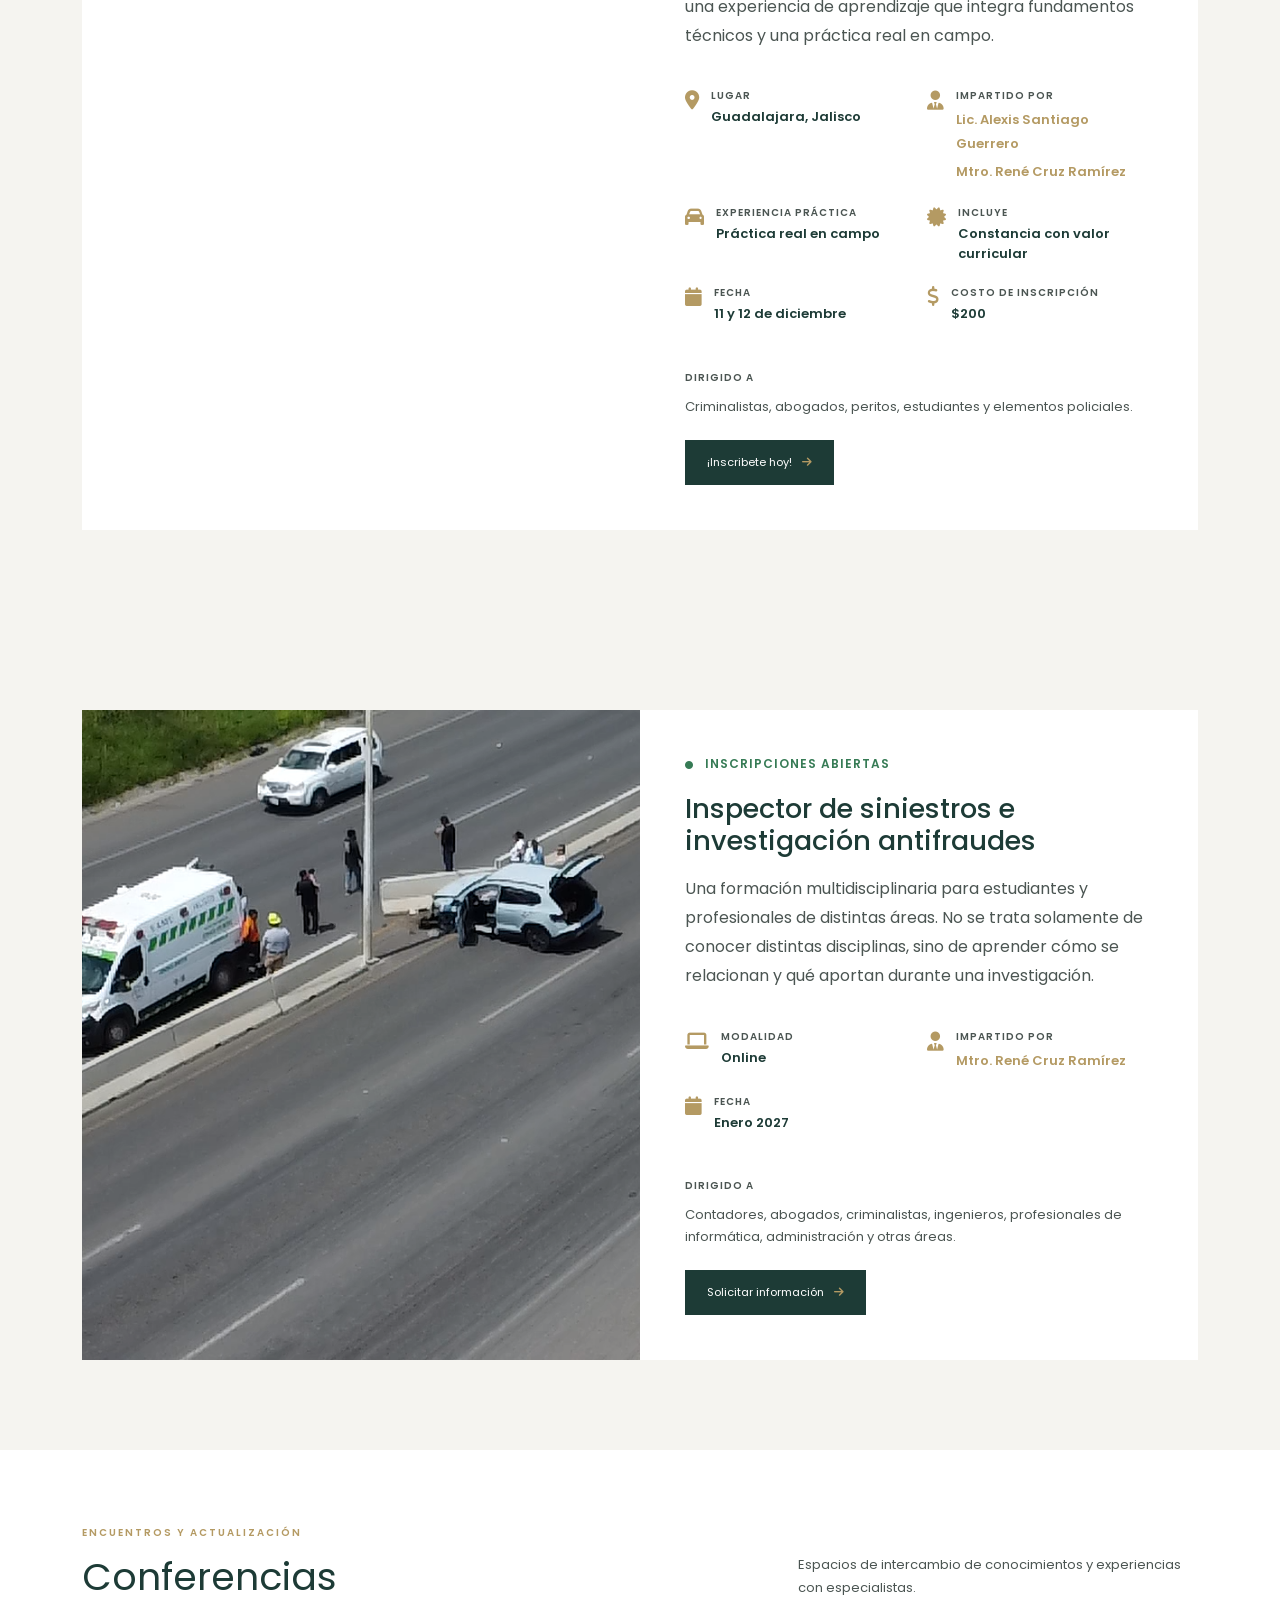
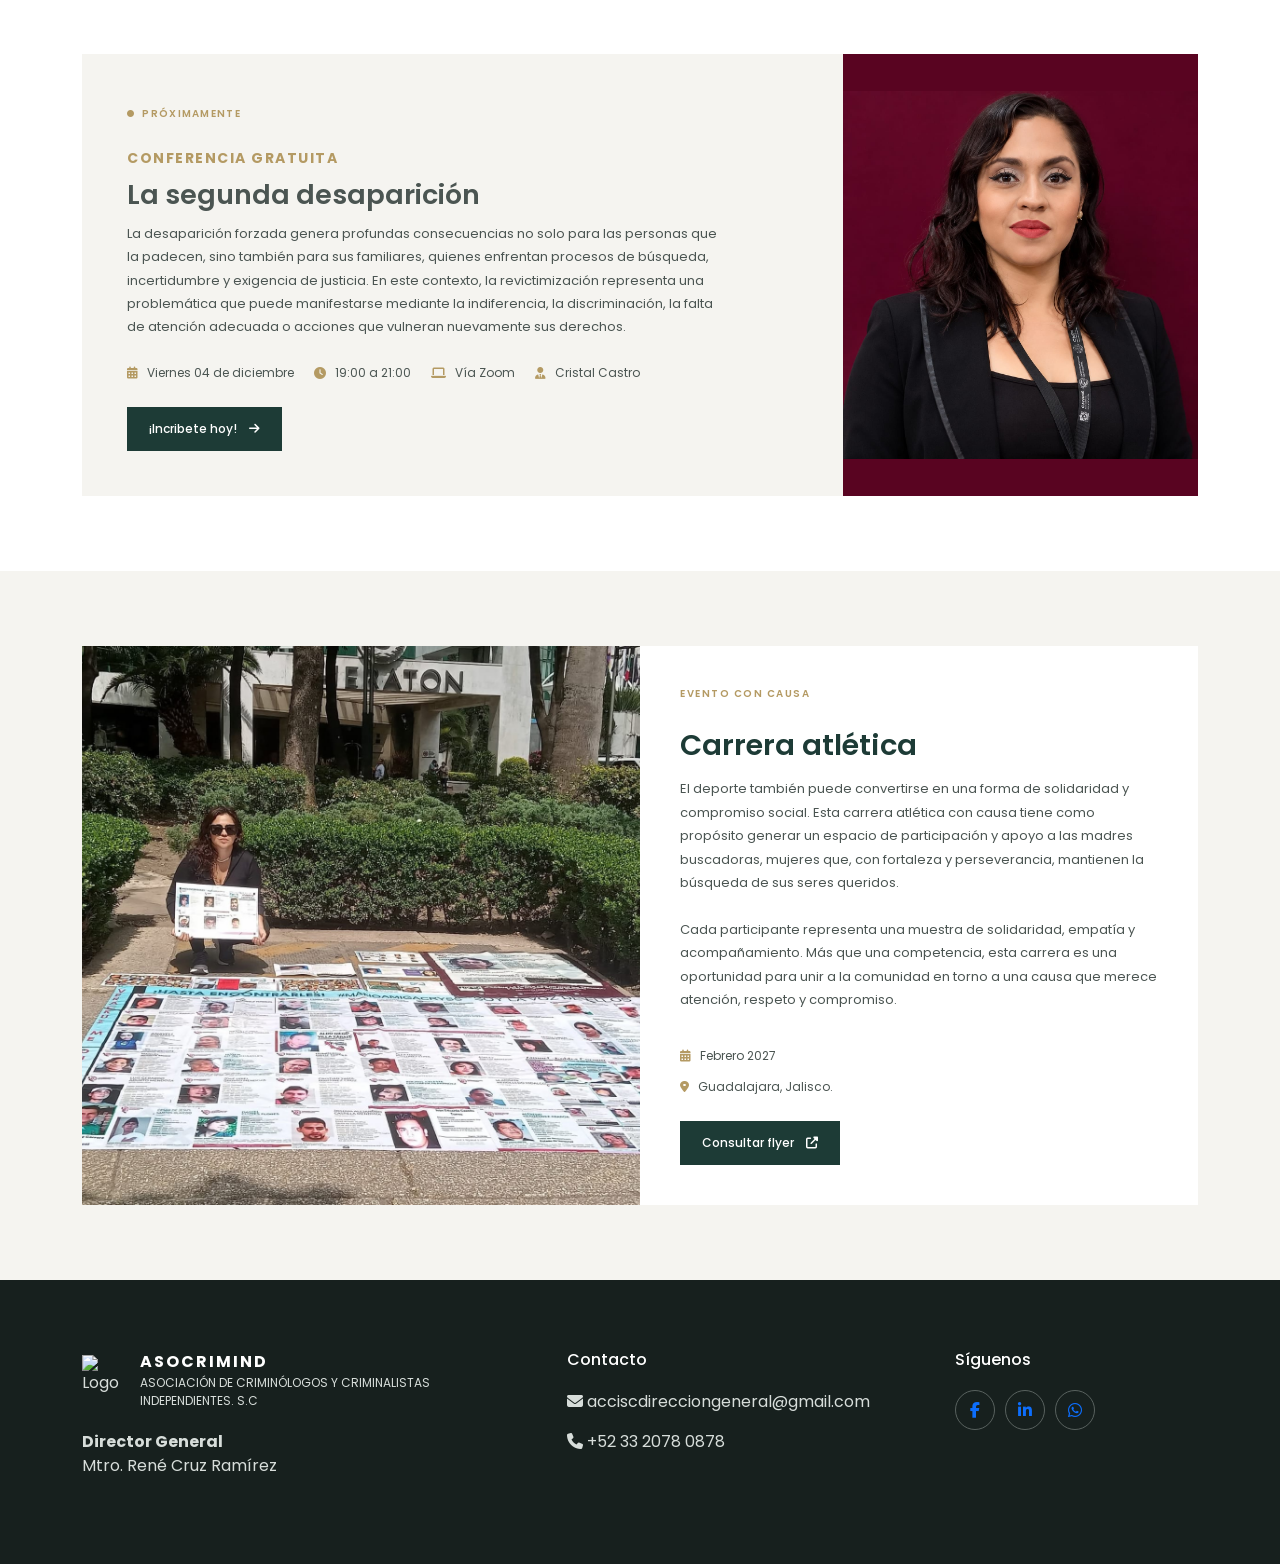
==== commit c7ee09f3: "Add files via upload" ====
--- a/cursos.html
+++ b/cursos.html
@@ -260,7 +260,7 @@
 
         <section class="seccion-conferencias">
             <div class="container">
-                <div class="titulo-seccion">
+                <div class="titulo-seccion" id="confe">
                     <div>
                         <span class="etiqueta">ENCUENTROS Y ACTUALIZACIÓN</span>
                         <h2>Conferencias</h2>
@@ -302,9 +302,9 @@
                                 <span>Cristal Castro</span>
                             </div>
                         </div>
-                        <a href="img/Flyer-conferencia.png" target="_blank" rel="noopener" class="btn-evento">
-                            Consultar flyer
-                            <i class="fas fa-external-link-alt"></i>
+                        <a href="https://forms.gle/8htWzjyxosfcs3Ys8" target="_blank" rel="noopener" class="btn-evento">
+                            ¡Incribete hoy!
+                            <i class="fas fa-arrow-right"></i>
                         </a>
                     </div>
                     <div class="conferencia-decoracion">
@@ -341,7 +341,7 @@
                                 <span>Guadalajara, Jalisco.</span>
                             </div>
                         </div>
-                        <a href="img/carrera.jpg" target="_blank" rel="noopener" class="btn-evento">
+                        <a href="img/Flyer-carrera.png" target="_blank" rel="noopener" class="btn-evento">
                             Consultar flyer
                             <i class="fas fa-external-link-alt"></i>
                         </a>
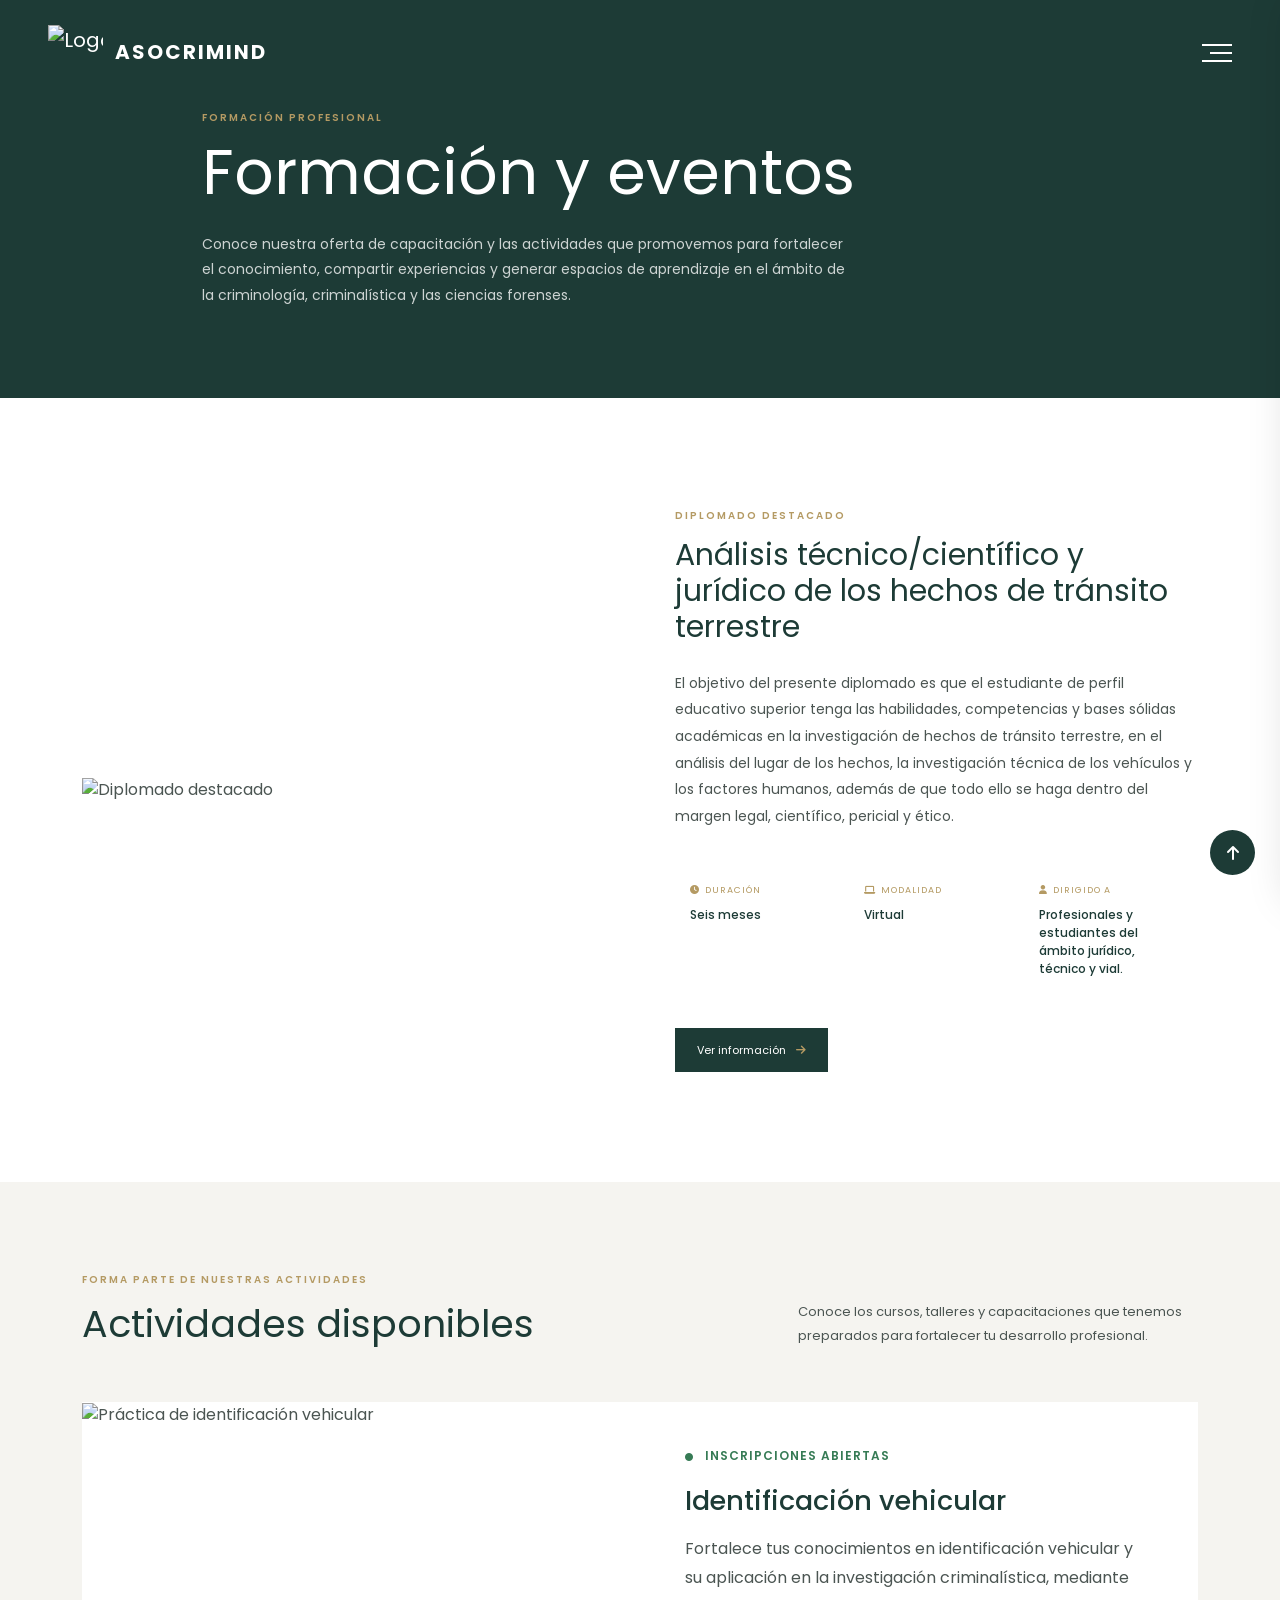
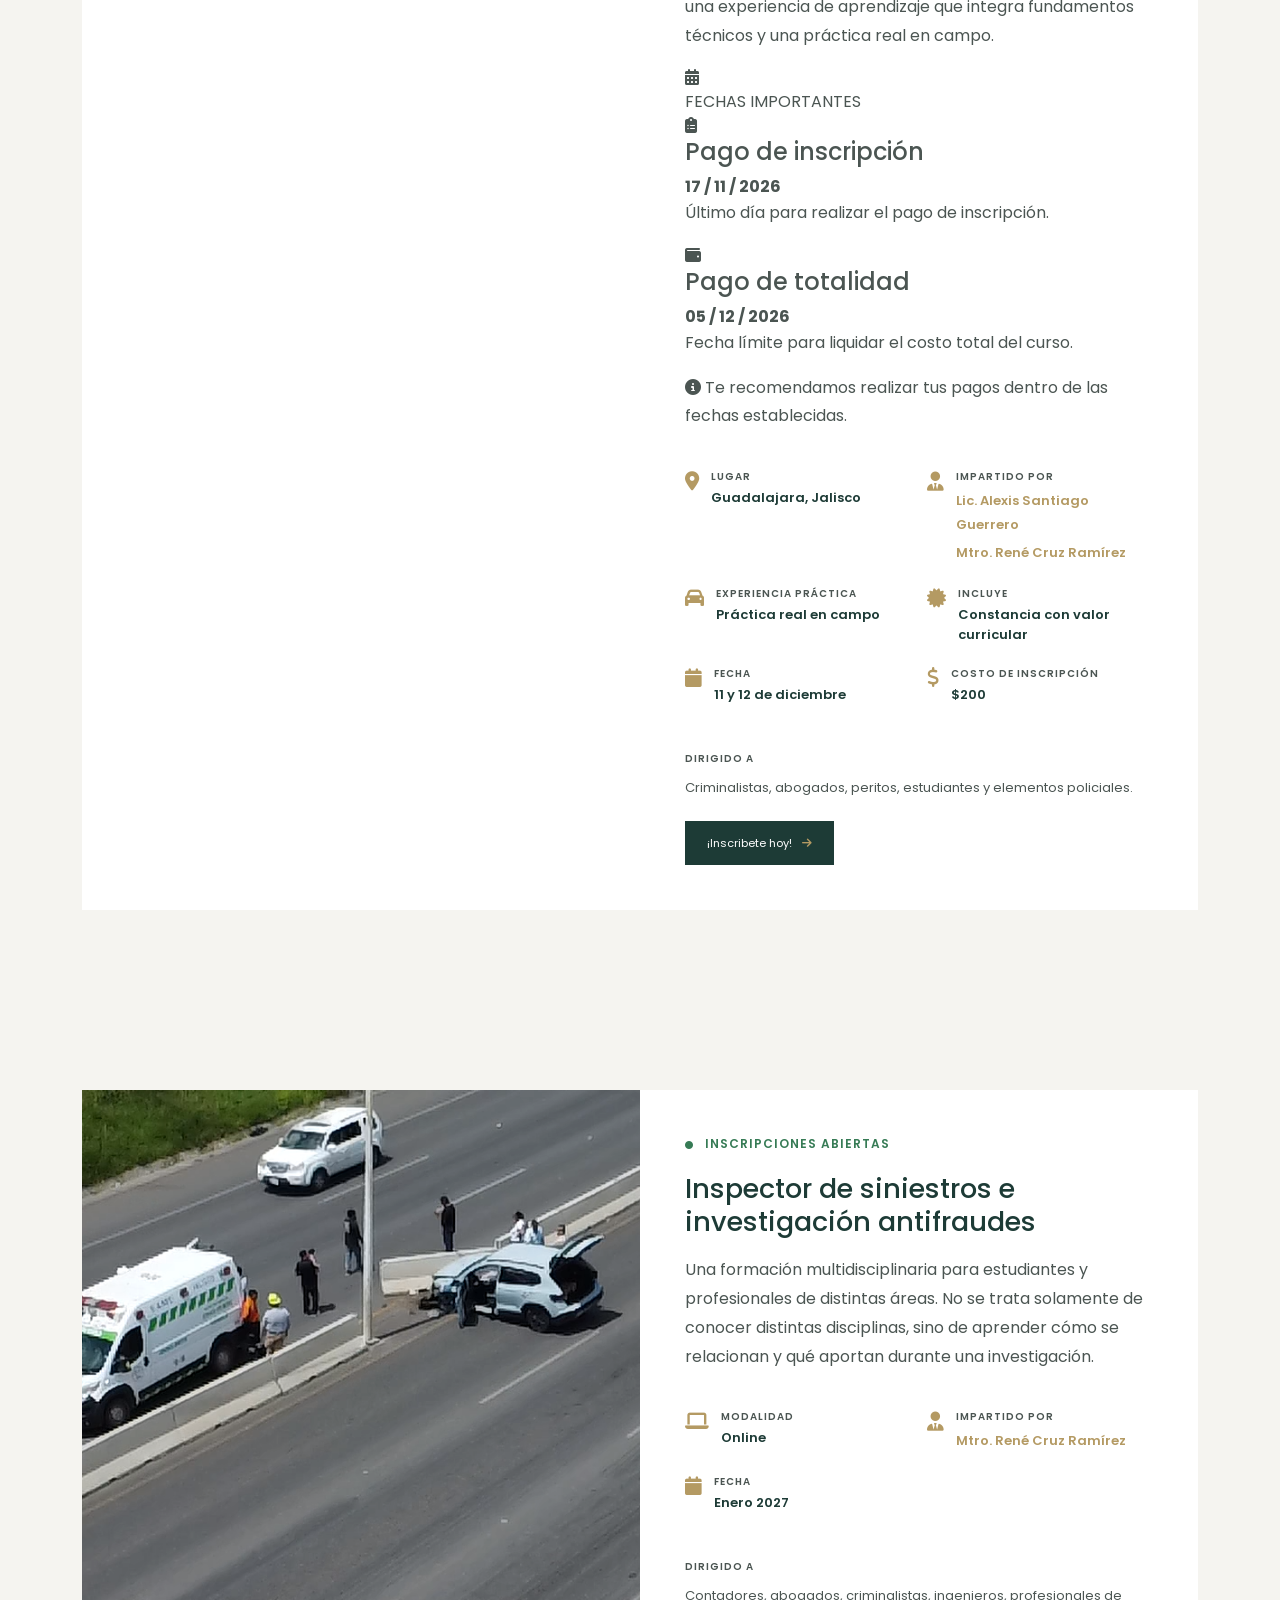
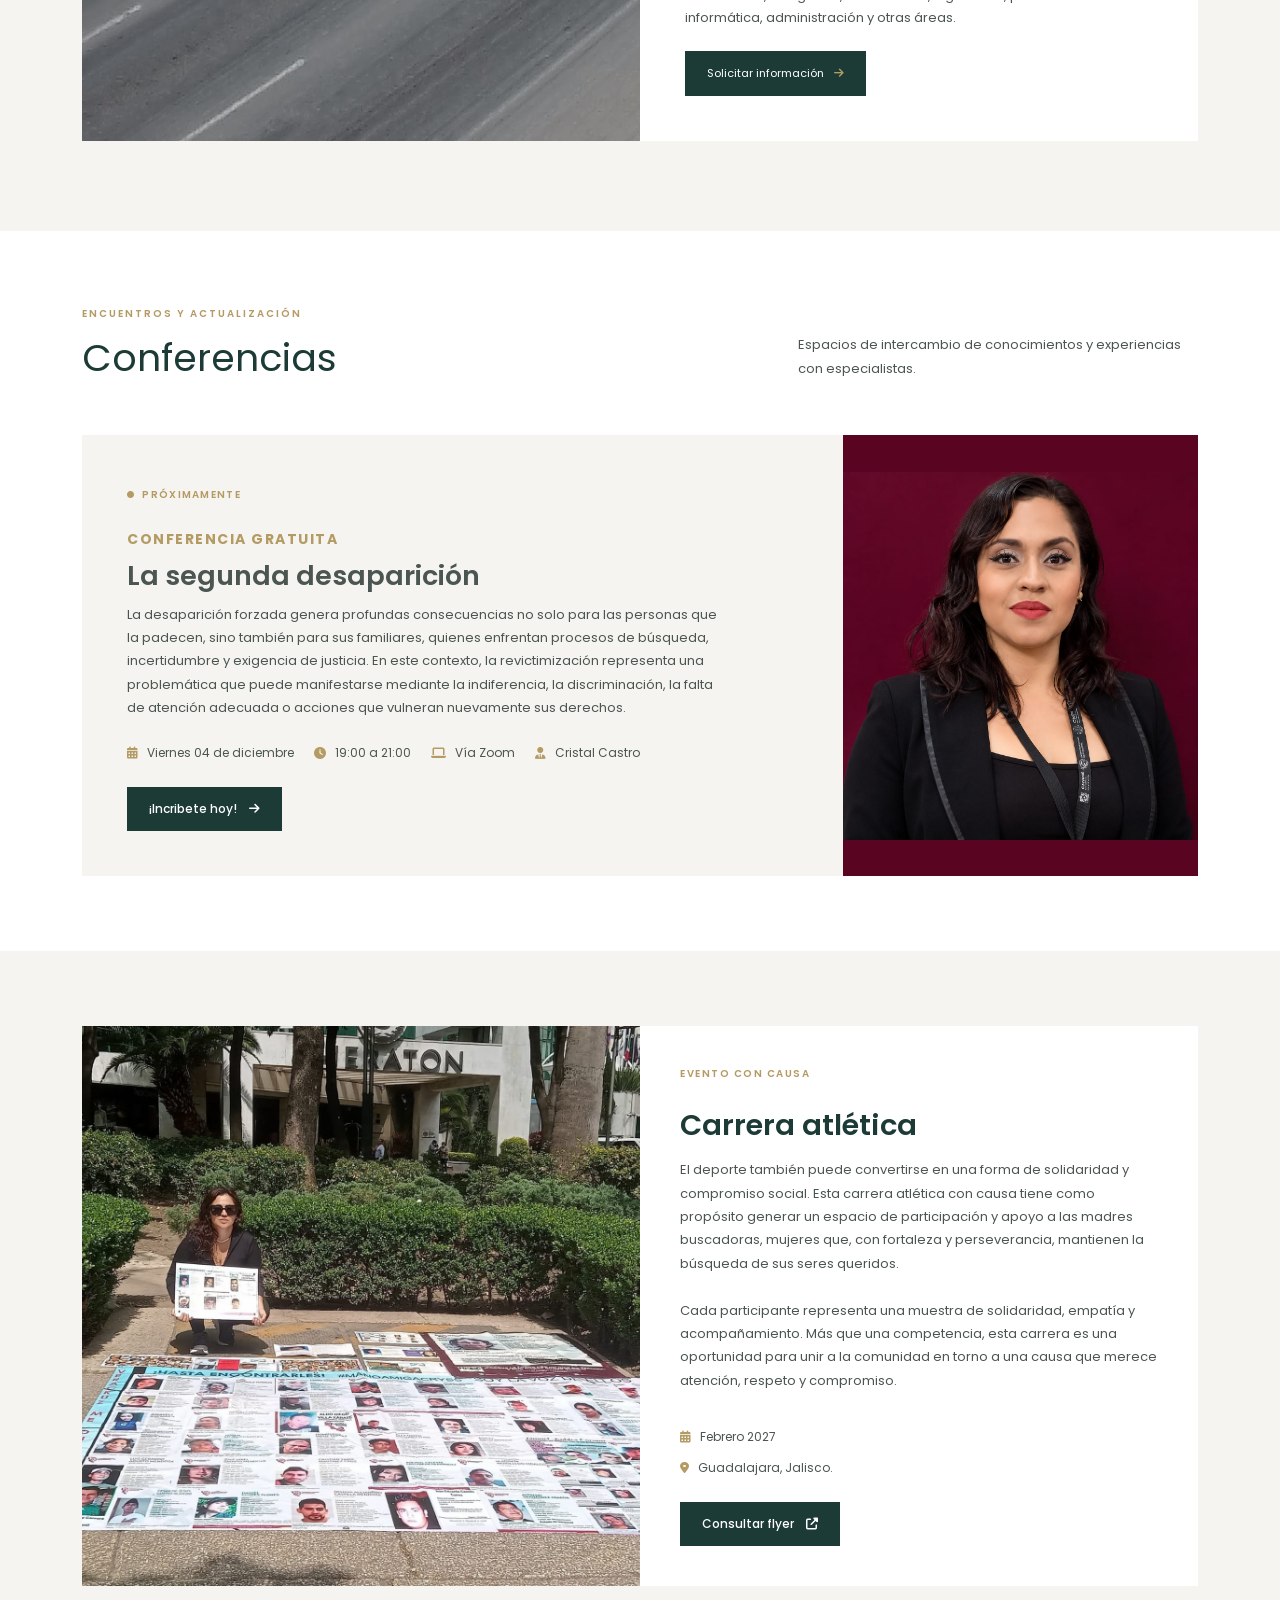
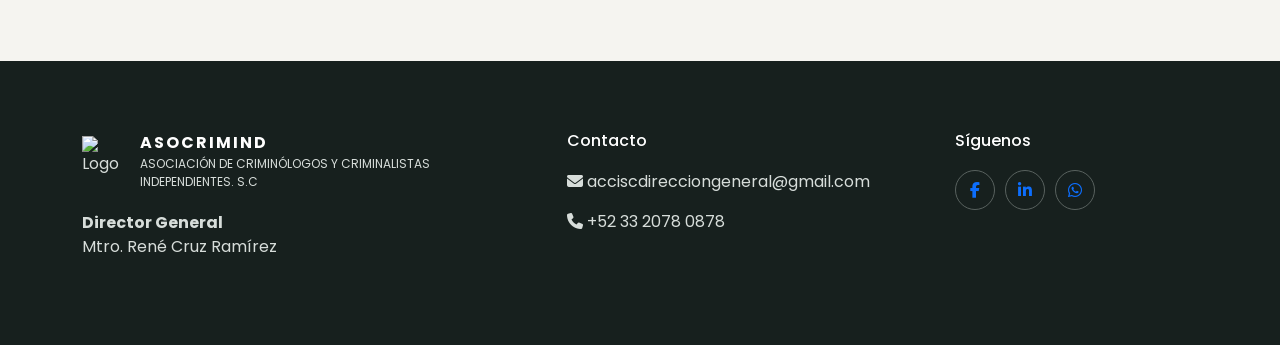
==== commit 140a3a8d: "Add files via upload" ====
--- a/cursos.html
+++ b/cursos.html
@@ -140,6 +140,36 @@
                             aprendizaje que integra fundamentos técnicos
                             y una práctica real en campo.
                         </p>
+                        <div class="calendario-pagos">
+                            <div class="pagos-encabezado">
+                                <i class="fas fa-calendar-alt"></i>
+                                <div>
+                                    <span>FECHAS IMPORTANTES</span>
+                                </div>
+                            </div>
+                            <div class="pagos-grid">
+                                <div class="pago-item">
+                                    <div class="pago-icono">
+                                        <i class="fas fa-clipboard-list"></i>
+                                        <h4>Pago de inscripción</h4>
+                                    </div>
+                                    <strong class="pago-fecha">17 / 11 / 2026</strong>
+                                    <p>Último día para realizar el pago de inscripción.</p>
+                                </div>
+                                <div class="pago-item pago-total">
+                                    <div class="pago-icono">
+                                        <i class="fas fa-wallet"></i>
+                                        <h4>Pago de totalidad</h4>
+                                    </div>
+                                    <strong class="pago-fecha">05 / 12 / 2026</strong>
+                                    <p>Fecha límite para liquidar el costo total del curso.</p>
+                                </div>
+                            </div>
+                            <p class="nota-pagos">
+                                <i class="fas fa-info-circle"></i>
+                                Te recomendamos realizar tus pagos dentro de las fechas establecidas.
+                            </p>
+                        </div>
                         <div class="actividad-destacados">
                             <div class="destacado-item">
                                 <i class="fas fa-map-marker-alt"></i>
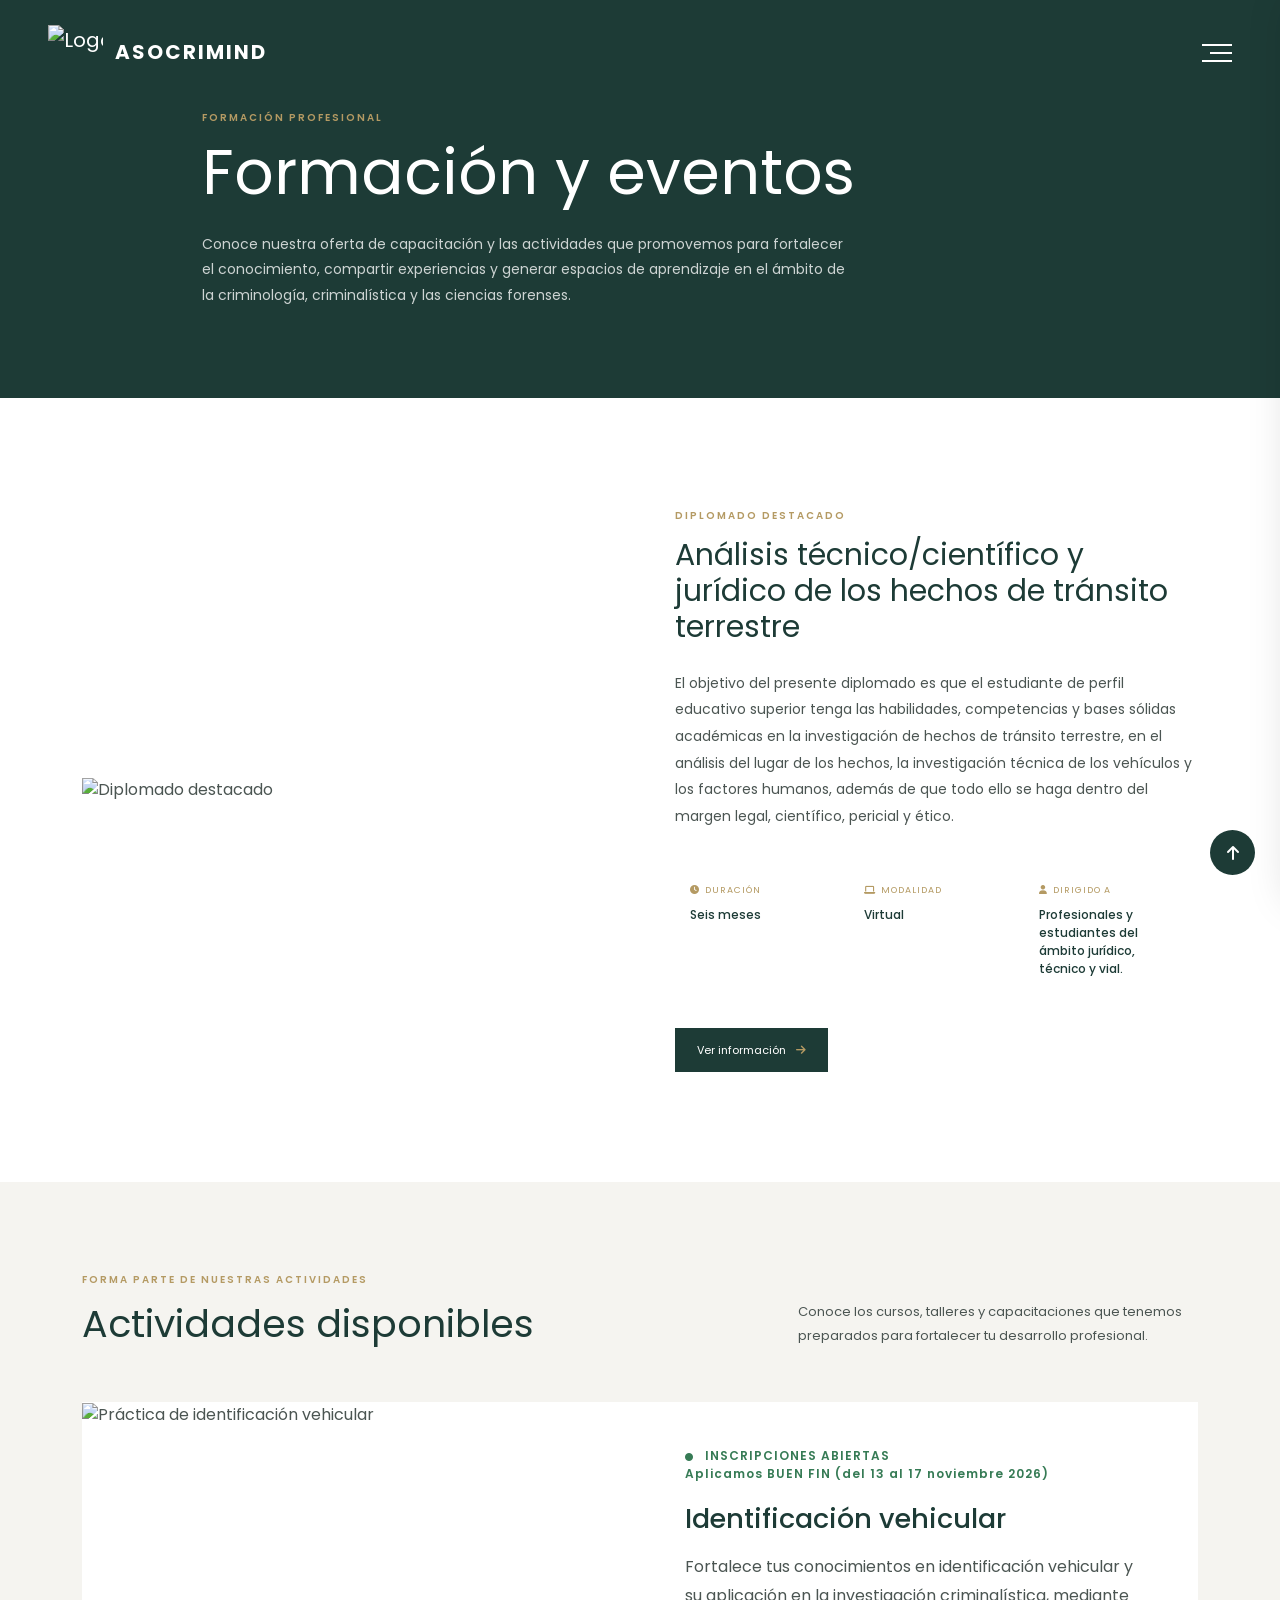
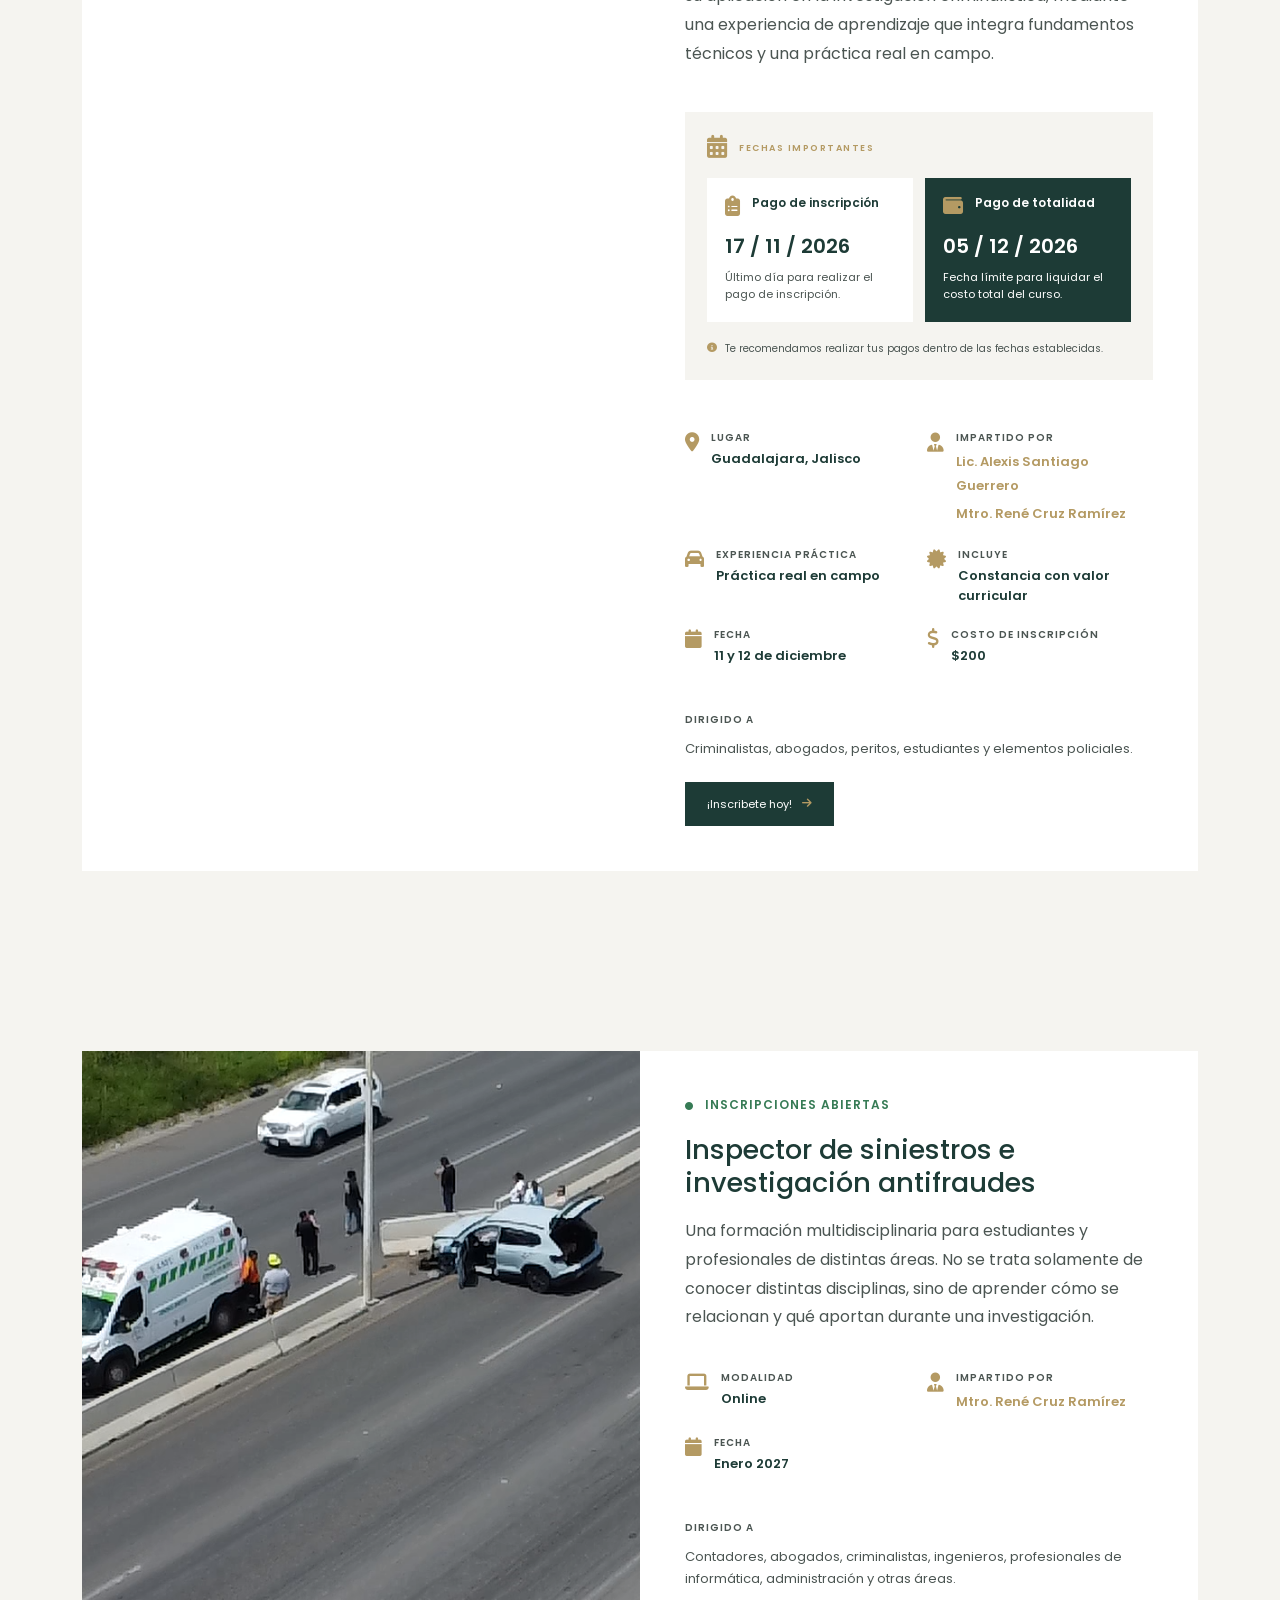
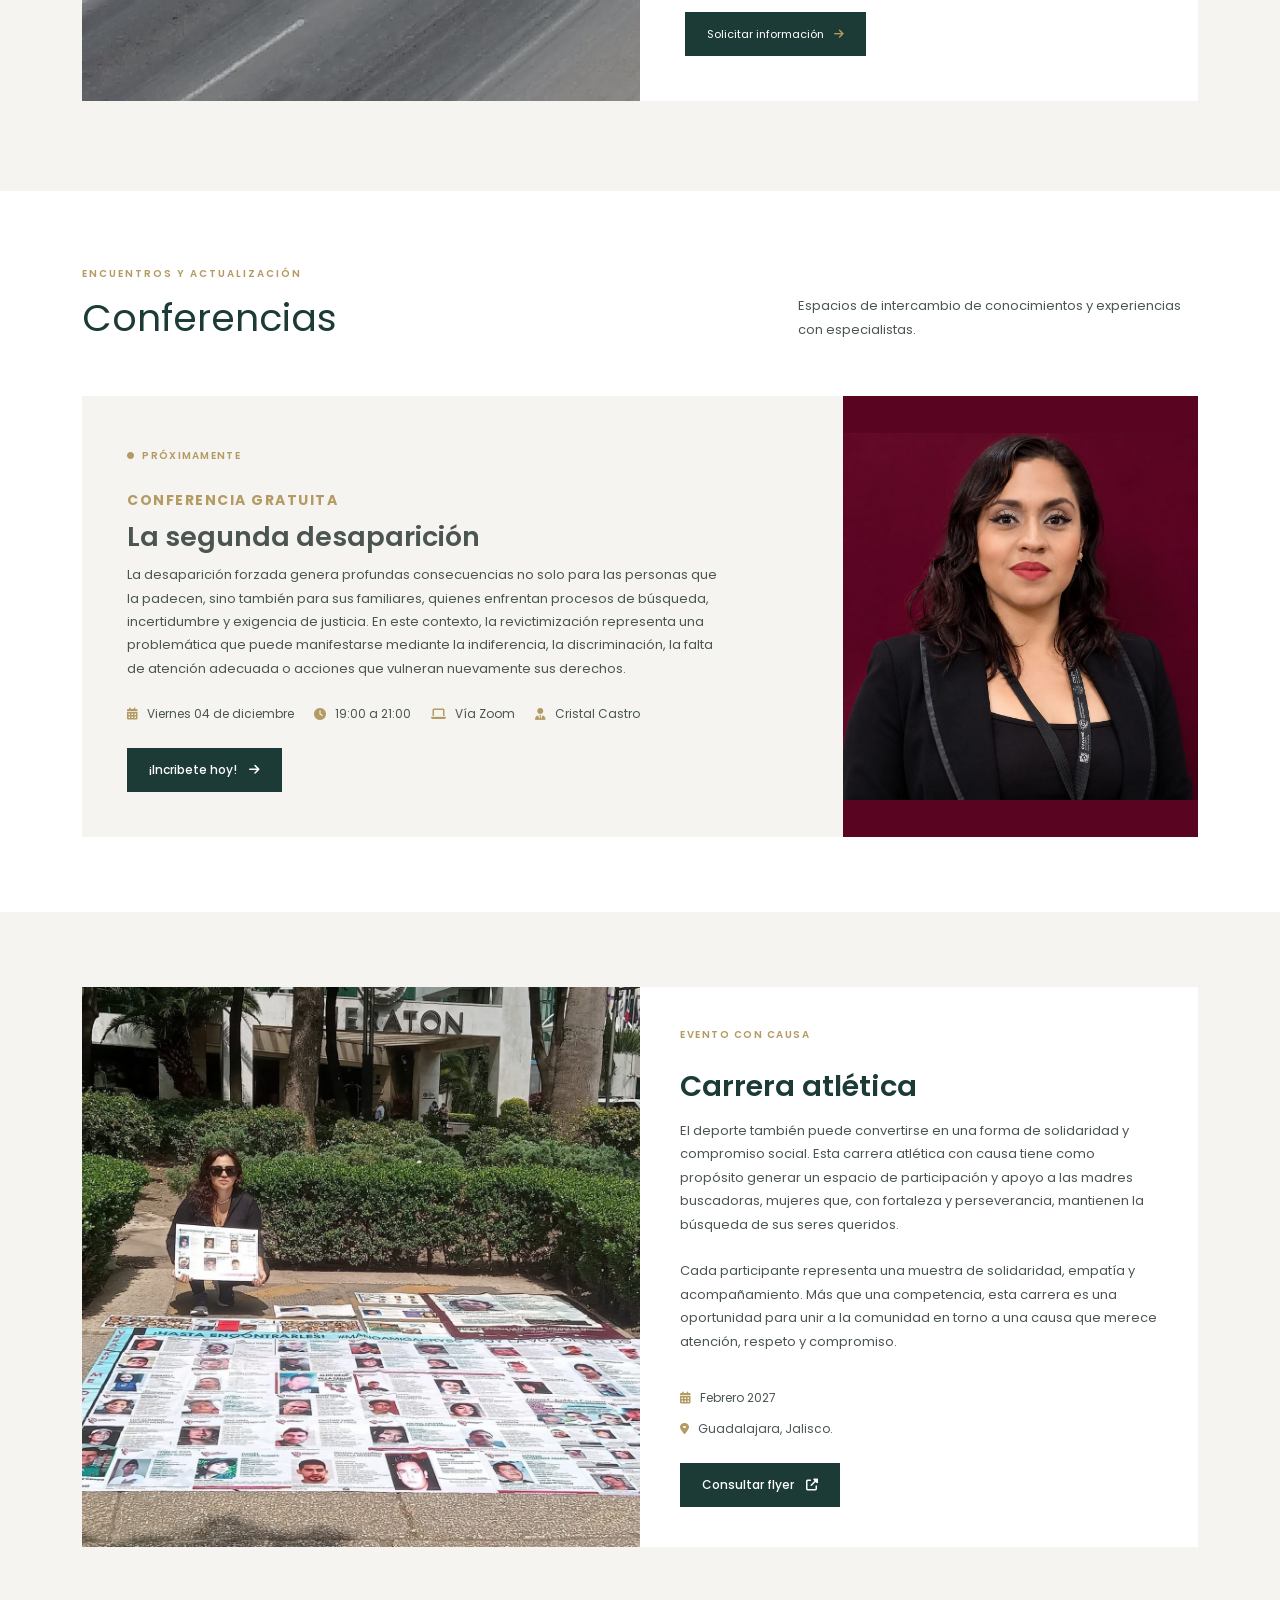
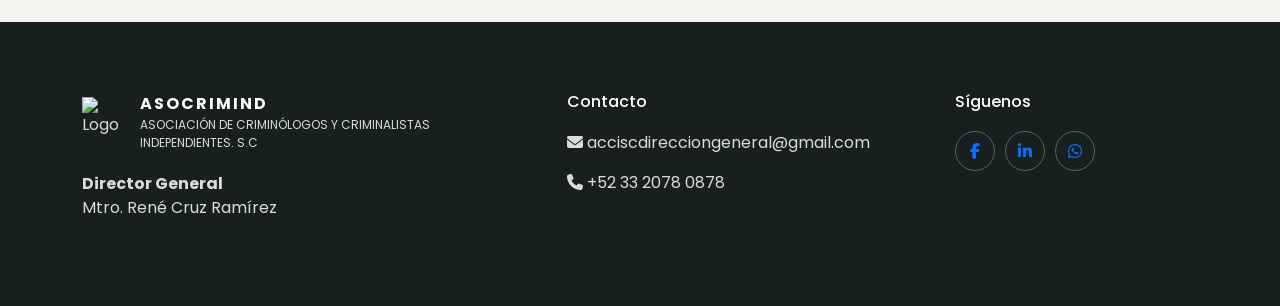
==== commit e409b109: "Add files via upload" ====
--- a/cursos.html
+++ b/cursos.html
@@ -131,7 +131,7 @@
                     <div class="actividad-contenido">
                         <span class="estado-inscripcion">
                             <i class="fas fa-circle"></i>
-                            INSCRIPCIONES ABIERTAS
+                            INSCRIPCIONES ABIERTAS <br> Aplicamos BUEN FIN (del 13 al 17 noviembre 2026)
                         </span>
                         <h3>Identificación vehicular</h3>
                         <p>Fortalece tus conocimientos en identificación
--- a/css/cursos.css
+++ b/css/cursos.css
@@ -726,6 +726,104 @@
     margin: 22px 0;
 }
 
+.calendario-pagos {
+    margin: 28px 0;
+    padding: 22px;
+    background: var(--color-claro);
+    border: 1px solid var(--borde);
+}
+
+.pagos-encabezado {
+    display: flex;
+    align-items: center;
+    gap: 12px;
+    margin-bottom: 20px;
+}
+
+.pagos-encabezado > i {
+    color: var(--color-secundario);
+    font-size: 23px;
+}
+
+.pagos-encabezado span {
+    color: var(--color-secundario);
+    font-size: 9px;
+    font-weight: 600;
+    letter-spacing: 1.5px;
+}
+
+.pagos-grid {
+    display: grid;
+    grid-template-columns: 1fr 1fr;
+    gap: 12px;
+}
+
+.pago-item {
+    padding: 18px;
+    background: var(--blanco);
+    border: 1px solid var(--borde);
+}
+
+.pago-icono {
+    color: var(--color-secundario);
+    font-size: 20px;
+    margin-bottom: 12px;
+    display: flex;
+}
+
+.pago-icono h4 {
+    color: var(--color-principal);
+    font-size: 12px;
+    font-weight: 600;
+    margin-left: 12px;
+}
+
+.pago-fecha {
+    display: block;
+    color: var(--color-principal);
+    font-size: 20px;
+    font-weight: 600;
+    margin-bottom: 8px;
+}
+
+.pago-item p {
+    color: var(--color-texto);
+    font-size: 11px;
+    line-height: 1.6;
+    margin: 0;
+}
+
+.pago-total {
+    background: var(--color-principal);
+    border-color: var(--color-principal);
+}
+
+.pago-total .pago-etiqueta,
+.pago-total h4,
+.pago-total .pago-fecha,
+.pago-total p {
+    color: var(--blanco);
+}
+
+.pago-total .pago-icono {
+    color: var(--color-secundario);
+}
+
+.nota-pagos {
+    display: flex;
+    align-items: flex-start;
+    gap: 8px;
+    color: var(--color-texto);
+    font-size: 10px;
+    line-height: 1.6;
+    margin: 18px 0 0;
+}
+
+.nota-pagos i {
+    color: var(--color-secundario);
+    margin-top: 2px;
+}
+
 .destacado-item {
     display: flex;
     align-items: flex-start;
@@ -1279,4 +1377,14 @@
     .btn-evento {
         width: 100%;
     }
-}
+    .calendario-pagos {
+        padding: 16px;
+    }
+
+    .pagos-grid {
+        grid-template-columns: 1fr;
+    }
+    .pago-item {
+        padding: 16px;
+    }
+}
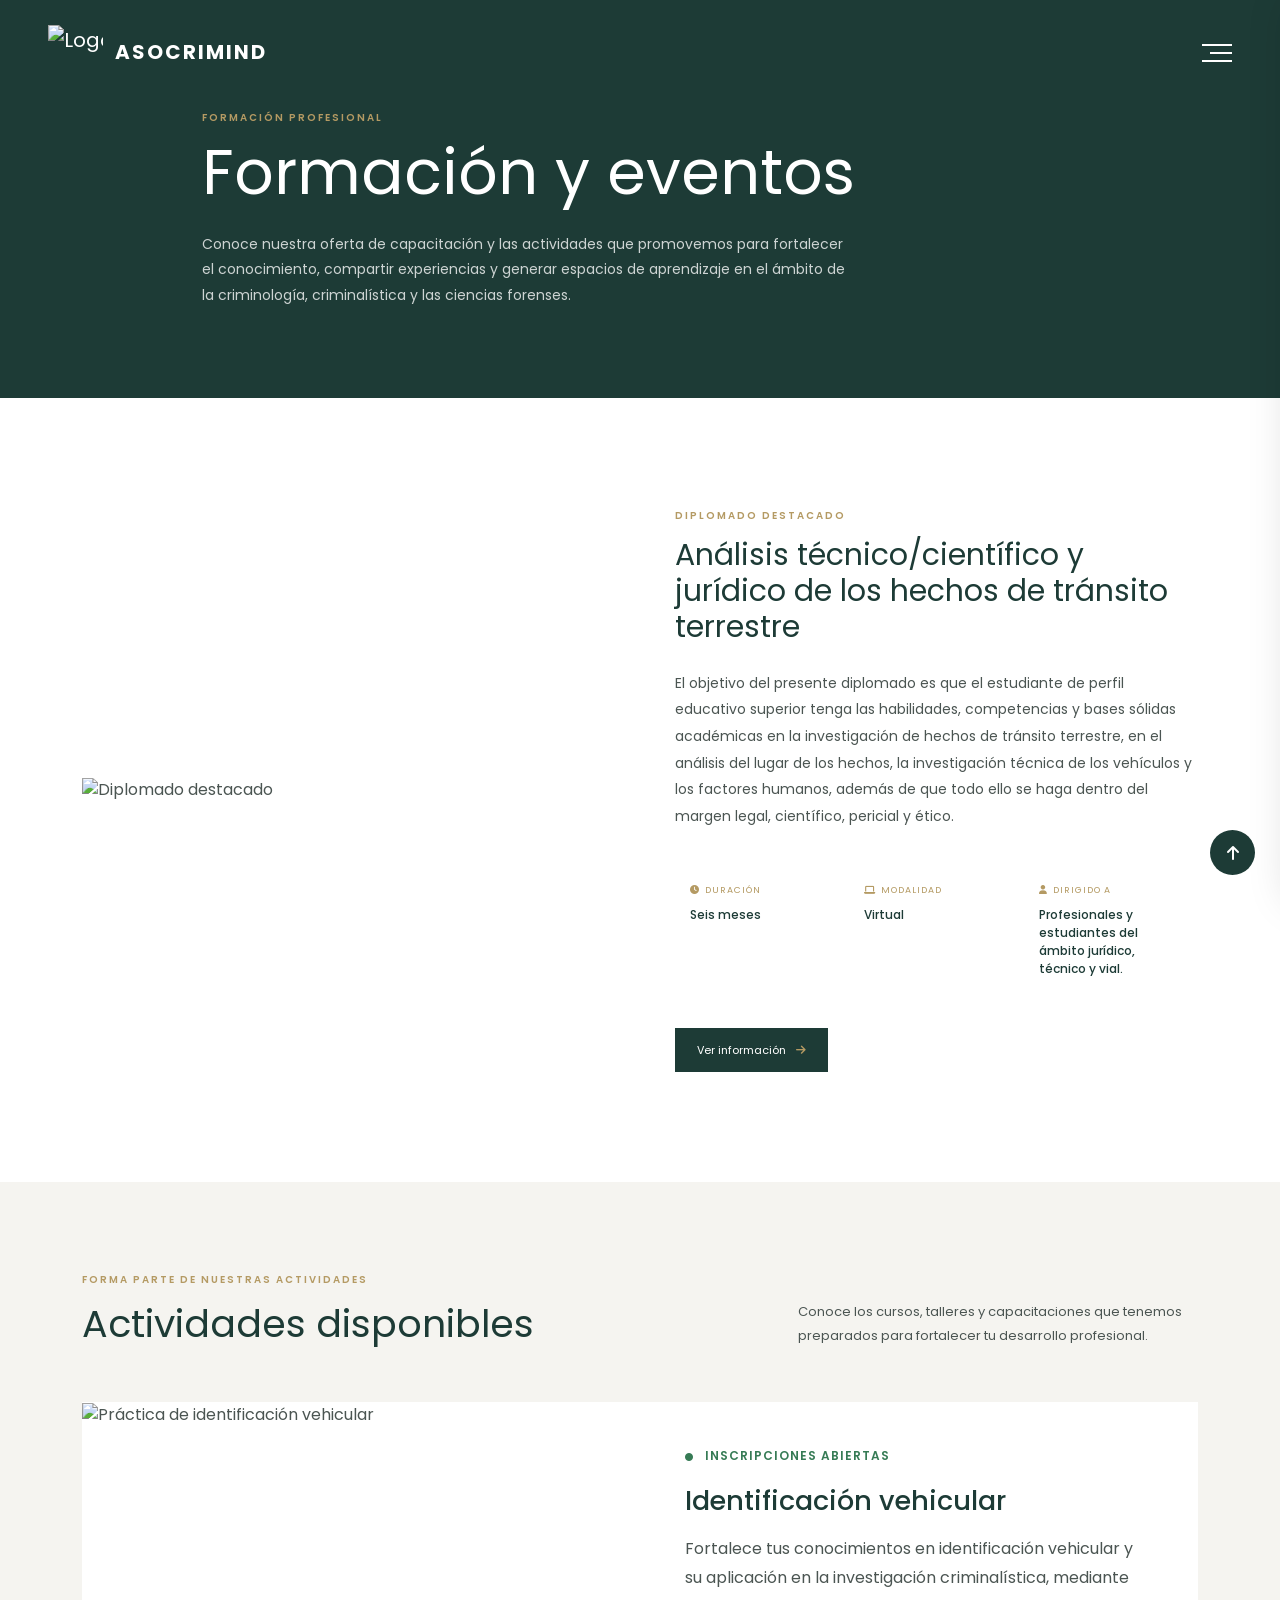
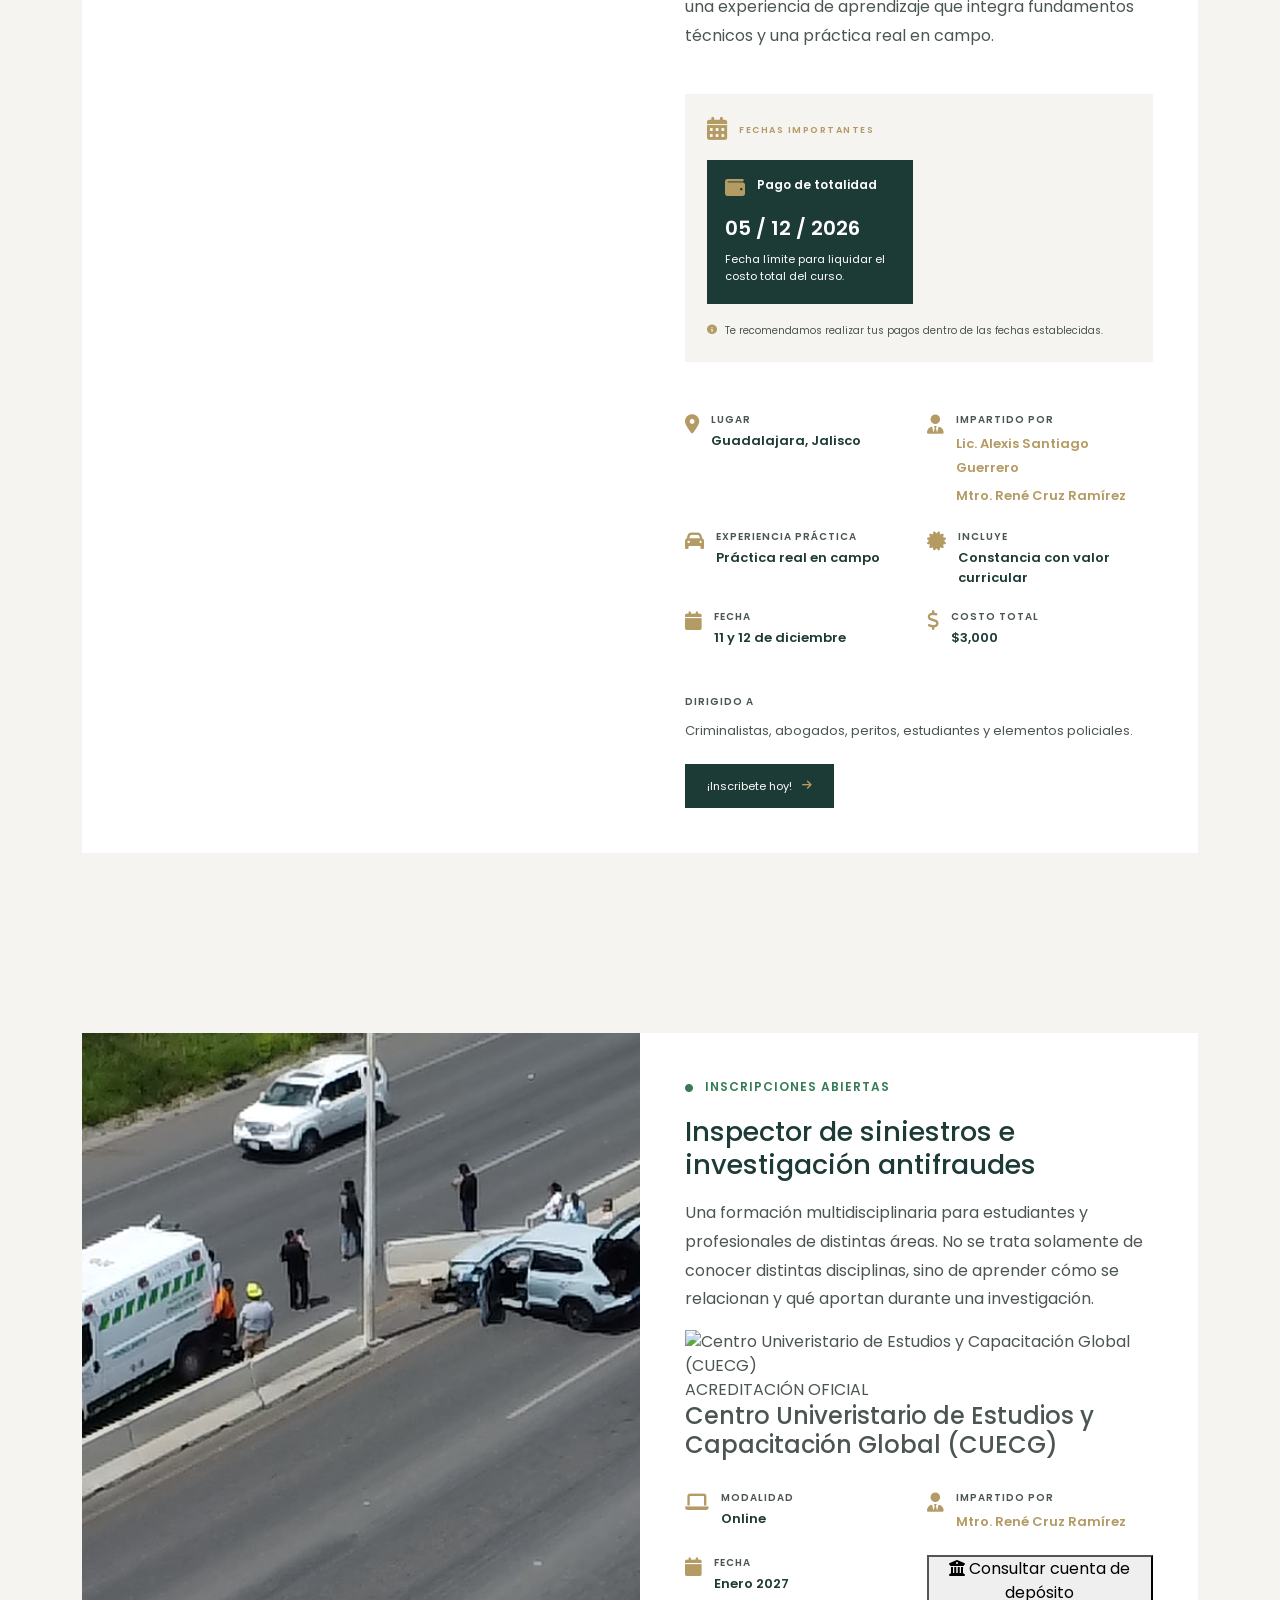
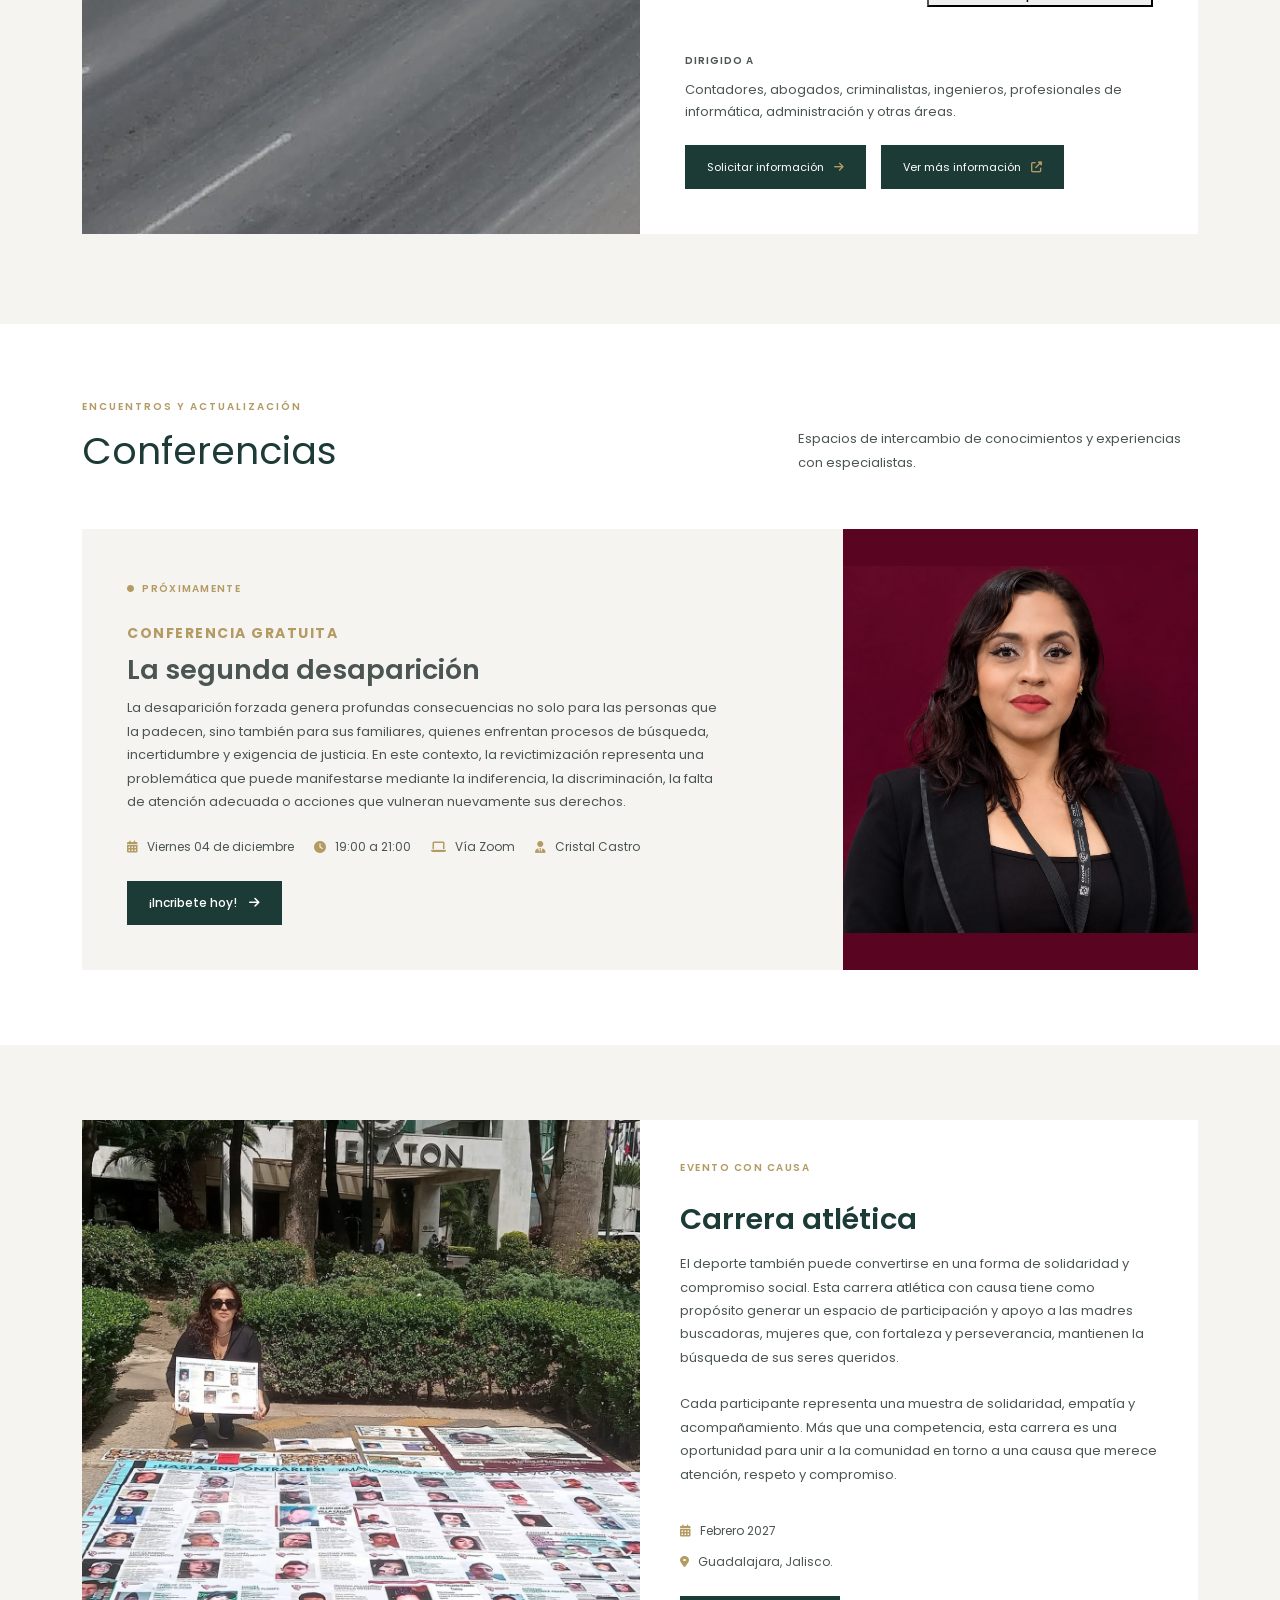
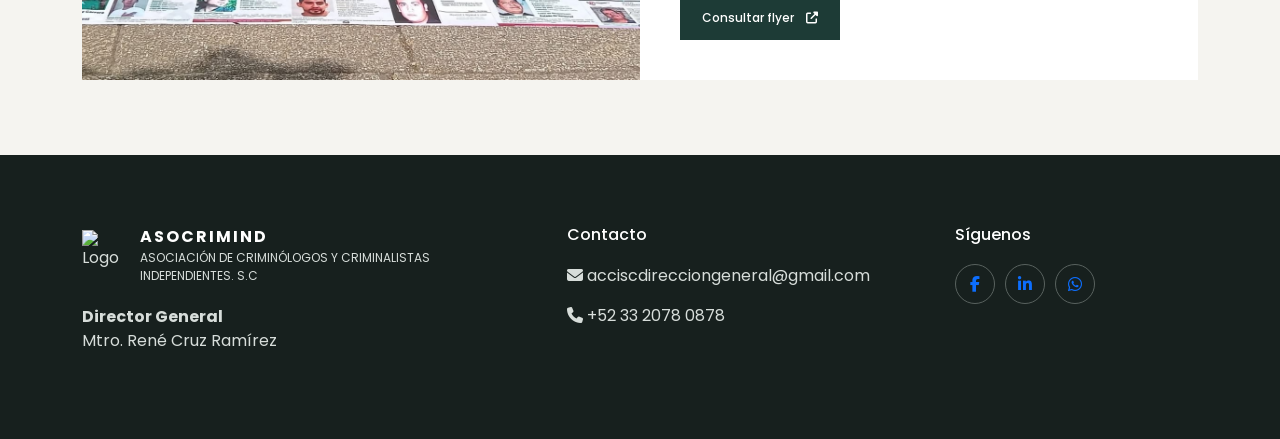
==== commit cd6dd0d8: "Add files via upload" ====
--- a/cursos.html
+++ b/cursos.html
@@ -131,7 +131,7 @@
                     <div class="actividad-contenido">
                         <span class="estado-inscripcion">
                             <i class="fas fa-circle"></i>
-                            INSCRIPCIONES ABIERTAS <br> Aplicamos BUEN FIN (del 13 al 17 noviembre 2026)
+                            INSCRIPCIONES ABIERTAS 
                         </span>
                         <h3>Identificación vehicular</h3>
                         <p>Fortalece tus conocimientos en identificación
@@ -148,14 +148,6 @@
                                 </div>
                             </div>
                             <div class="pagos-grid">
-                                <div class="pago-item">
-                                    <div class="pago-icono">
-                                        <i class="fas fa-clipboard-list"></i>
-                                        <h4>Pago de inscripción</h4>
-                                    </div>
-                                    <strong class="pago-fecha">17 / 11 / 2026</strong>
-                                    <p>Último día para realizar el pago de inscripción.</p>
-                                </div>
                                 <div class="pago-item pago-total">
                                     <div class="pago-icono">
                                         <i class="fas fa-wallet"></i>
@@ -210,8 +202,8 @@
                             <div class="destacado-item">
                                 <i class="fas fa-dollar-sign"></i>
                                 <div>
-                                    <span>COSTO DE INSCRIPCIÓN</span>
-                                    <strong>$200</strong>
+                                    <span>COSTO TOTAL</span>
+                                    <strong>$3,000</strong>
                                 </div>
                             </div>
                         </div>
@@ -248,6 +240,17 @@
                             No se trata solamente de conocer distintas disciplinas, sino de aprender cómo se relacionan y qué
                             aportan durante una investigación.
                         </p>
+                        <div class="acreditacion-carrera">
+                            <div class="acreditacion-logo">
+                                <img src="img/logo-17.png" alt="Centro Univeristario de Estudios y Capacitación Global (CUECG)">
+                            </div>
+                            <div class="acreditacion-texto">
+                                <span class="acreditacion-etiqueta">
+                                    ACREDITACIÓN OFICIAL
+                                </span>
+                                <h4>Centro Univeristario de Estudios y Capacitación Global (CUECG)</h4>
+                            </div>
+                        </div>
                         <div class="actividad-destacados">
                             <div class="destacado-item">
                                 <i class="fas fa-laptop"></i>
@@ -270,7 +273,15 @@
                                     <strong>Enero 2027</strong>
                                 </div>
                             </div>
-                        </div>
+                            <div class="destacado-item">
+                                <div>
+                                    <button class="btn-cuenta" type="button" data-bs-toggle="modal" data-bs-target="#modalCuenta">
+                                        <i class="fas fa-building-columns"></i>
+                                        Consultar cuenta de depósito
+                                    </button>
+                                </div>
+                            </div>
+                        </div>                    
                         <div class="dirigido-actividad">
                             <span>DIRIGIDO A</span>
                             <p>Contadores, abogados, criminalistas, ingenieros, profesionales de informática, 
@@ -281,6 +292,10 @@
                             <button class="btn-principal" type="button">
                                 <a href="https://forms.gle/JBfpu8GN7vLi186s5" target="_blank">Solicitar información</a>
                                 <i class="fas fa-arrow-right"></i>
+                            </button>
+                            <button class="btn-principal" type="button">
+                                <a href="./documentos/TSU.pdf" target="_blank">Ver más información</a>
+                                <i class="fas fa-external-link-alt"></i>
                             </button>
                         </div>
                     </div>
@@ -510,6 +525,58 @@
             </div>
         </div>
     </footer>
+
+    <div class="modal fade" id="modalCuenta" tabindex="-1"
+        aria-labelledby="tituloModalCuenta" aria-hidden="true">
+        <div class="modal-dialog modal-dialog-centered">
+            <div class="modal-content modal-cuenta">
+                <div class="modal-header">
+                    <div>
+                        <span class="cuenta-etiqueta">INFORMACIÓN DE PAGO</span>
+                        <h5 class="modal-title" id="tituloModalCuenta">
+                            Cuenta de depósito
+                        </h5>
+                    </div>
+                    <button type="button" class="btn-close" data-bs-dismiss="modal" aria-label="Cerrar"></button>
+                </div>
+                <div class="modal-body">
+                    <div class="cuenta-banco">
+                        <i class="fas fa-building-columns"></i>
+                        <span>Nombre del banco</span>
+                        <h4>Mercado Pago</h4>
+                    </div>
+                    <div class="dato-cuenta">
+                        <span>Titular de la cuenta</span>
+                        <strong>Elizabeth Arizmendi</strong>
+                    </div>
+                    <div class="dato-cuenta clabe">
+                        <span>CLABE interbancaria</span>
+                        <div class="clabe-contenido">
+                            <strong id="clabeCuenta">722969010052309265</strong>
+                            <button type="button" class="btn-copiar"
+                                onclick="copiarCLABE()">
+                                <i class="fas fa-copy"></i>
+                                Copiar
+                            </button>
+                        </div>
+                    </div>
+                    <div class="nota-cuenta">
+                        <i class="fas fa-info-circle"></i>
+                        <p>
+                            Una vez realizado tu depósito, conserva tu comprobante
+                            de pago para completar tu proceso de inscripción.
+                        </p>
+                    </div>
+                </div>
+                <div class="modal-footer">
+                    <button type="button" class="btn-cerrar-modal" data-bs-dismiss="modal">
+                        Cerrar
+                    </button>
+                </div>
+            </div>
+        </div>
+    </div>
+
     <script src="https://cdn.jsdelivr.net/npm/bootstrap@5.3.8/dist/js/bootstrap.bundle.min.js"></script>
     <script src="js/script.js"></script>
 </body>
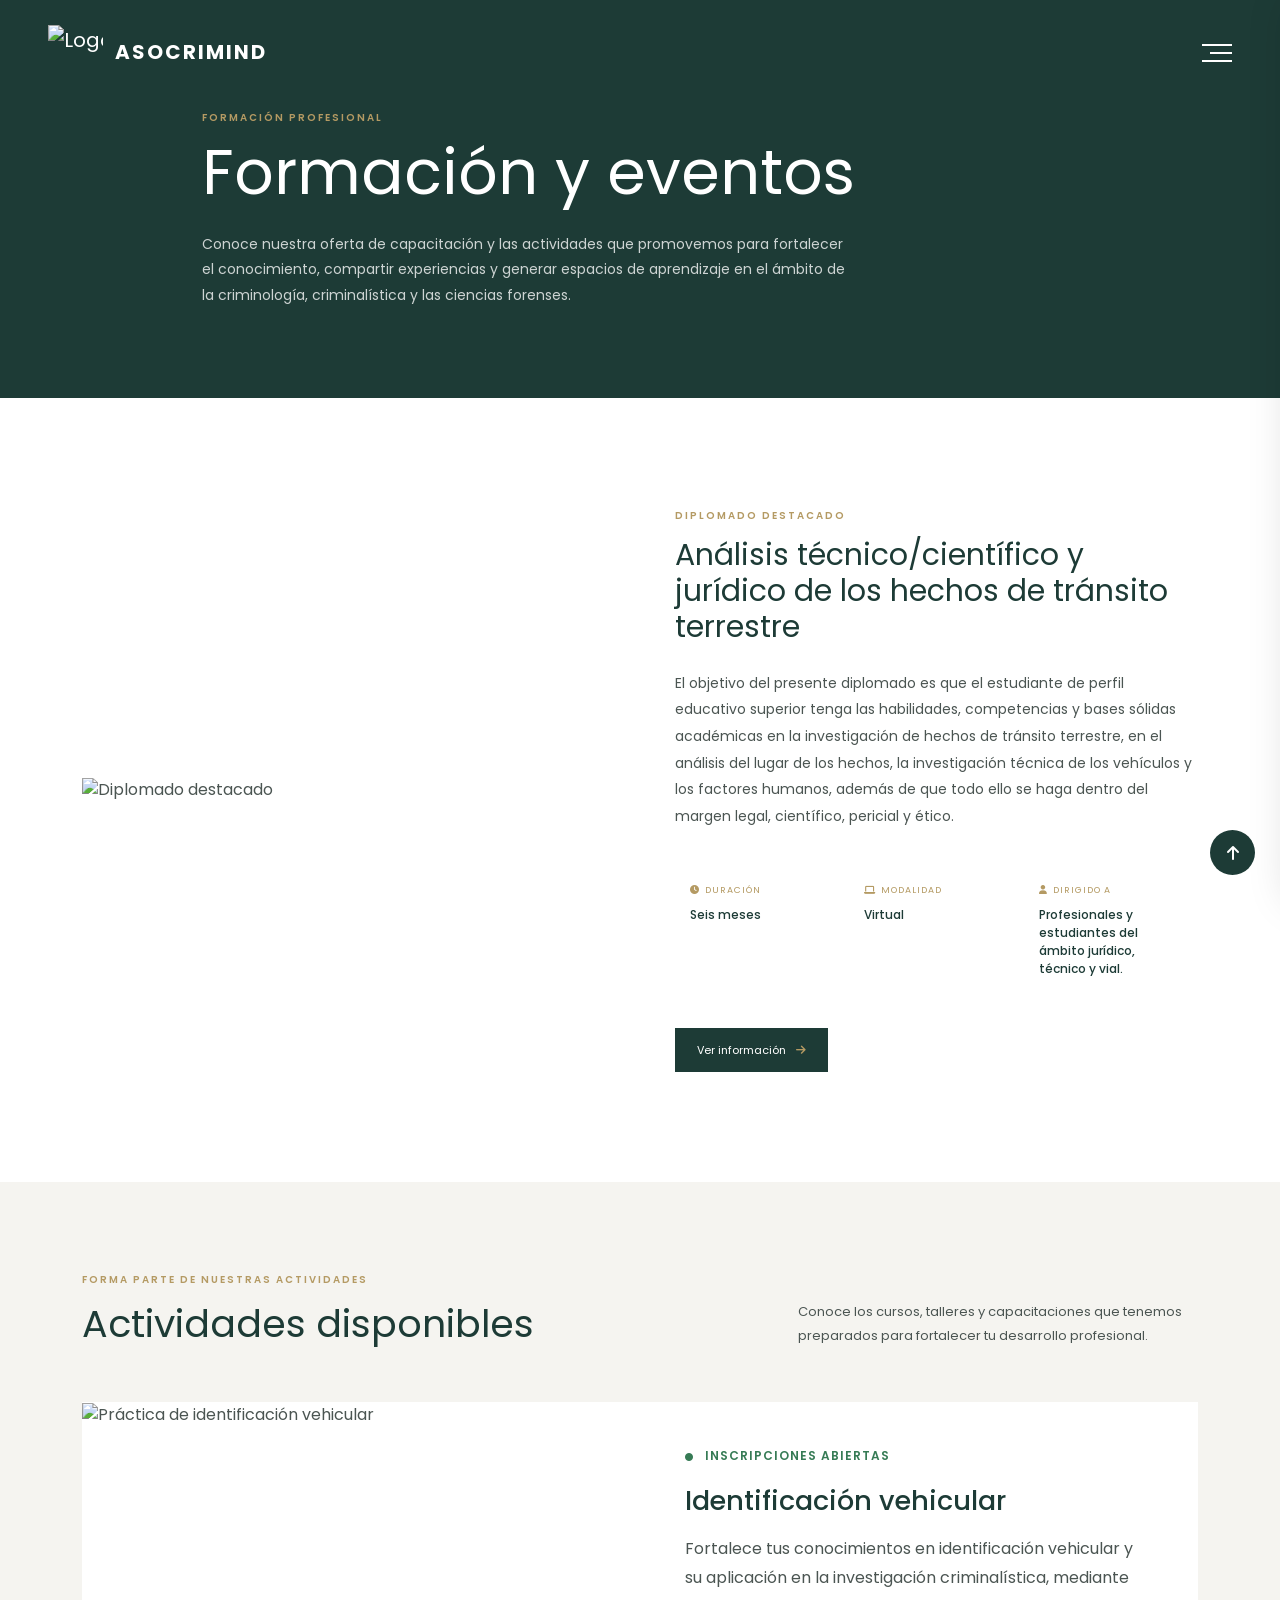
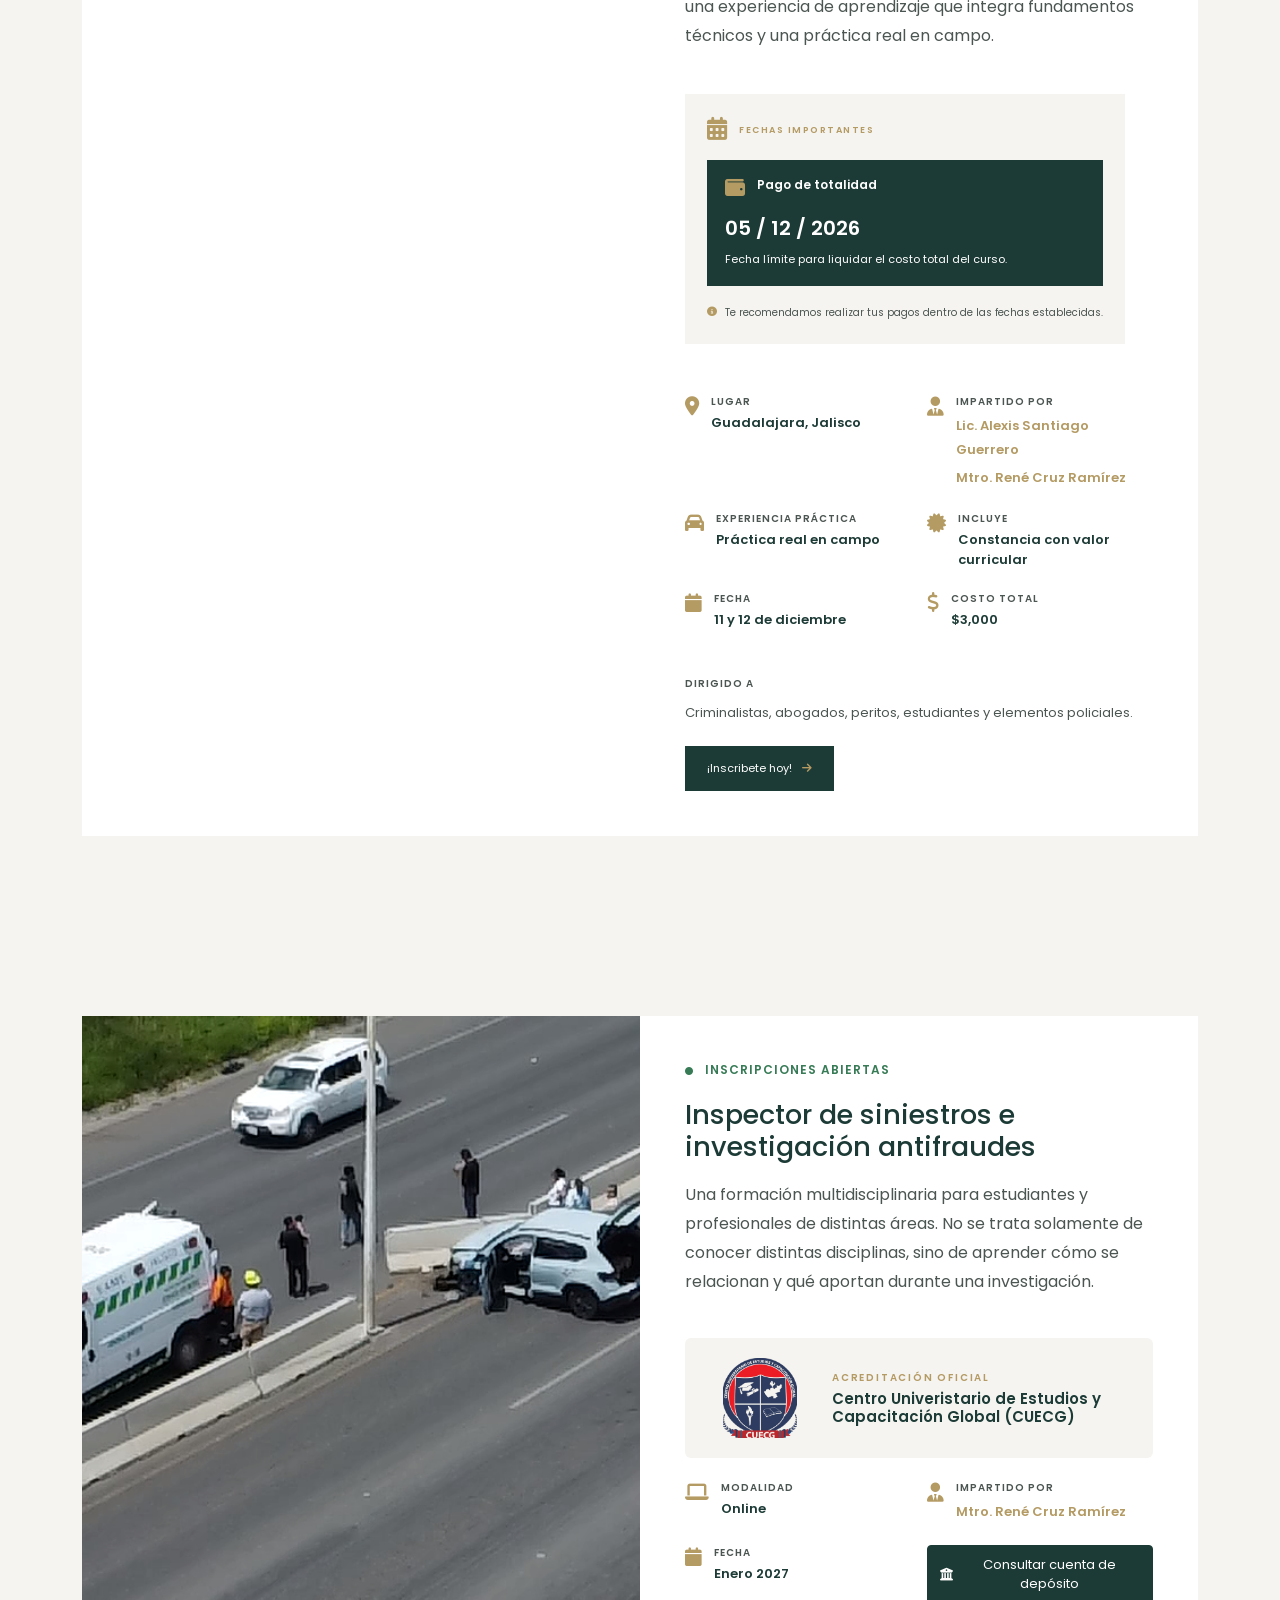
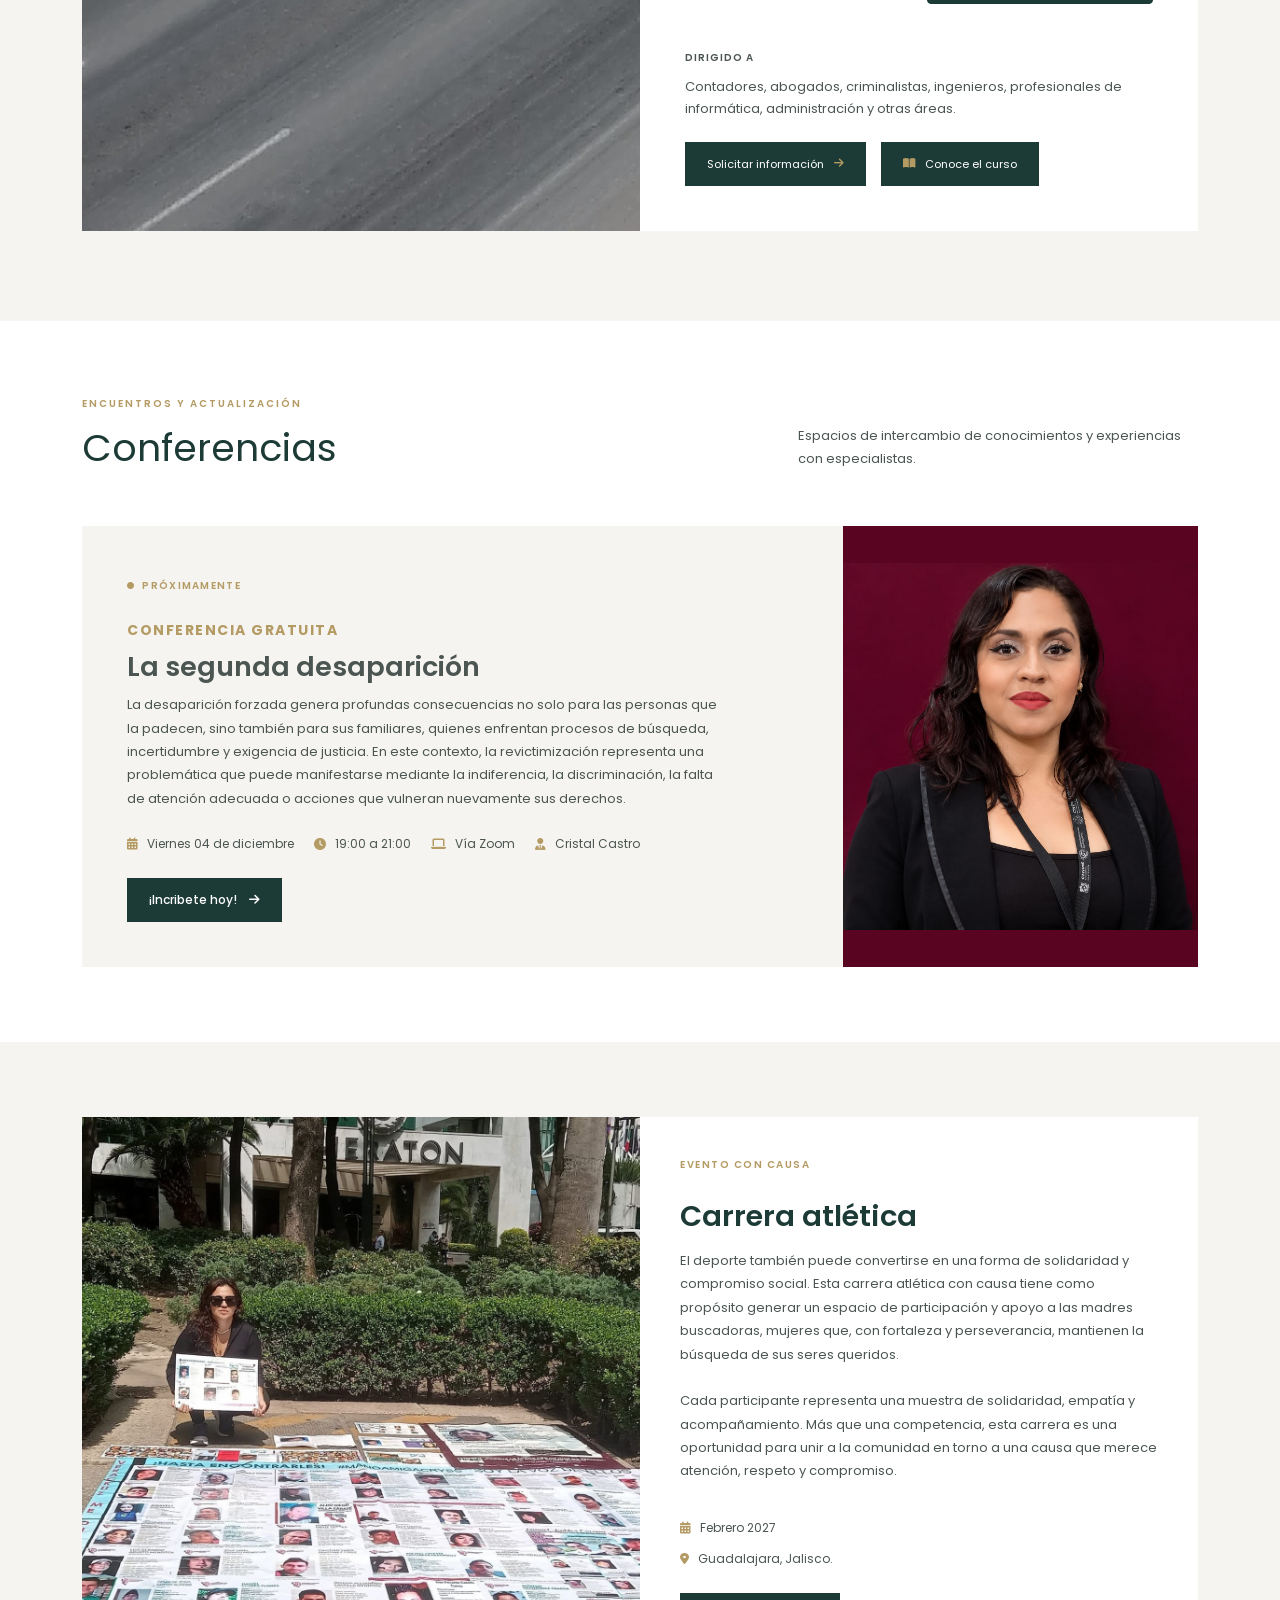
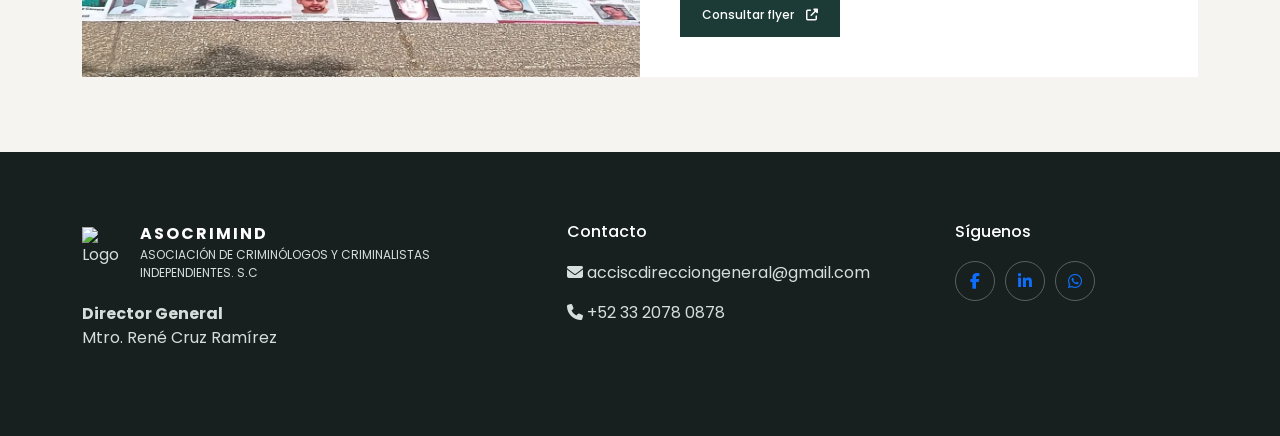
==== commit ff7792ca: "Add files via upload" ====
--- a/cursos.html
+++ b/cursos.html
@@ -293,9 +293,9 @@
                                 <a href="https://forms.gle/JBfpu8GN7vLi186s5" target="_blank">Solicitar información</a>
                                 <i class="fas fa-arrow-right"></i>
                             </button>
-                            <button class="btn-principal" type="button">
-                                <a href="./documentos/TSU.pdf" target="_blank">Ver más información</a>
-                                <i class="fas fa-external-link-alt"></i>
+                            <button class="btn-principal" type="button" data-bs-toggle="modal" data-bs-target="#modalPresentacionCurso">
+                                <i class="fas fa-book-open"></i>
+                                Conoce el curso
                             </button>
                         </div>
                     </div>
@@ -577,6 +577,132 @@
         </div>
     </div>
 
+    <div class="modal fade" id="modalPresentacionCurso" tabindex="-1" aria-hidden="true">
+        <div class="modal-dialog modal-xl modal-dialog-centered modal-dialog-scrollable">
+            <div class="modal-content modal-presentacion">
+                <div class="modal-header encabezado-presentacion">
+                    <div>
+                        <span>TÉCNICO SUPERIOR</span>
+                        <h5>Inspector de siniestros e investigación antifraudes</h5>
+                    </div>
+                    <button type="button" class="btn-close btn-close-white" data-bs-dismiss="modal" aria-label="Cerrar"></button>
+                </div>
+
+                <div id="carruselCursoInfo" class="carousel slide" data-bs-interval="false">
+                    <div class="carousel-inner">
+                        <div class="carousel-item active">
+                            <div class="slide-curso slide-portada">
+                                <span class="slide-etiqueta">TÉCNICO SUPERIOR</span>
+                                <h2>El fraude ha evolucionado. Los especialistas, también deben hacerlo.</h2>
+                                <p>El sector asegurador enfrenta fraudes patrimoniales de alta sofiticación técnica y digital.
+                                    La industria exige con urgencia una nueva élite de investigadores híbridos: profesionales que 
+                                    dominen tanto el marco legal y la ciencia forense, como el análisis de datos y la tecnología antifraude.
+                                </p>
+                                <div class="slide-decoracion">
+                                    <i class="fas fa-car-crash"></i>
+                                </div>
+                            </div>
+                        </div>
+
+                        <div class="carousel-item">
+                            <div class="slide-curso">
+                                <span class="slide-etiqueta">01 · OBJETIVO</span>
+                                <h2>¿Qué aprenderás?</h2>
+                                <p>Desarrollar una visión integral de la investigación moderna mediante la combinación de conocimientos 
+                                    jurídicos, criminalísticos, tecnológicos y financieros, fortaleciendo las competencias del 
+                                    investigador para analizar, prevenir, identificar y reconstruir hechos a través de herramientas 
+                                    científicas, digitales y especializadas.
+                                </p>
+                            </div>
+                        </div>
+
+                        <div class="carousel-item">
+                            <div class="slide-curso">
+                                <span class="slide-etiqueta">02 · CONTENIDO</span>
+                                <h2>Temario</h2>
+                                <div class="slide-lista">
+                                    <div>
+                                        <i class="fas fa-check"></i>
+                                        Fundamentos jurídicos analíticos y financieros.
+                                    </div>
+                                    <div>
+                                        <i class="fas fa-check"></i>
+                                        Derecho penal, auditoría de inventarios e informática investigativa.
+                                    </div>
+                                    <div>
+                                        <i class="fas fa-check"></i>
+                                        Trabajo de campo físico, peritaje y criminalística dura.
+                                    </div>
+                                    <div>
+                                        <i class="fas fa-check"></i>
+                                        IA antifraude, práctica forense real y titulación.
+                                    </div>
+                                </div>
+                            </div>
+                        </div>
+
+                        <div class="carousel-item">
+                            <div class="slide-curso">
+                                <span class="slide-etiqueta">03 · PERFIL DE EGRESO Y CAMPO LABORAL</span>
+                                <strong>Perfil de egreso</strong>
+                                <ul class="lista">
+                                    <li>Capacidad absoluta para analizar contratos, pólizas y ejecutar procesos penales.</li>
+                                    <li>Detección implacable de sobreprecios, bienes existentes y anomalías financieras.</li>
+                                    <li>Dominio de la preservación de escenas, gafoscopía y reconstrucción de colisiones e incendios.</li>
+                                </ul>
+                                <strong>Campo laboral</strong>
+                                <ul class="lista">
+                                    <li>Compañias aseguradoras: áreas operativas de ajuste, prevención y validación técnica.</li>
+                                    <li>Despachos de ajuste de siniestros: trabajo de campo y dictaminación externa de procedencia.</li>
+                                    <li>Prevención de fraude corporativo: departamentos internos de protección patrimonial.</li>
+                                    <li>Firmas de auditoría forense: consultoría especializada de alto nivel.</li>
+                                </ul>
+                            </div>
+                        </div>
+
+                        <div class="carousel-item">
+                            <div class="slide-curso slide-inscripcion">
+                                <span class="slide-etiqueta">04 · INSCRIPCIÓN</span>
+                                <h2>Forma parte de esta experiencia</h2>
+                                <p>Consulta las fechas, costos, modalidad,
+                                    sede y requisitos para participar.
+                                </p>
+                                <h3>Inscripciones abiertas</h3>
+                                <p>Solicita información sobre el técnico superior
+                                    y conoce todos los detalles. ¡Da clic <a href="https://forms.gle/JBfpu8GN7vLi186s5" target="_blank">aquí</a>!
+                                </p>
+                            </div>
+                        </div>
+                    </div>
+
+                    <button class="carousel-control-prev" type="button" data-bs-target="#carruselCursoInfo" data-bs-slide="prev">
+                        <span class="carousel-control-prev-icon"></span>
+                        <span class="visually-hidden">Anterior</span>
+                    </button>
+                    <button class="carousel-control-next" type="button" data-bs-target="#carruselCursoInfo" data-bs-slide="next">
+                        <span class="carousel-control-next-icon"></span>
+                        <span class="visually-hidden">Siguiente</span>
+                    </button>
+
+                    <div class="indicadores-curso">
+                        <button type="button" data-bs-target="#carruselCursoInfo" data-bs-slide-to="0" class="active"></button>
+                        <button type="button" data-bs-target="#carruselCursoInfo" data-bs-slide-to="1"></button>
+                        <button type="button" data-bs-target="#carruselCursoInfo" data-bs-slide-to="2"></button>
+                        <button type="button" data-bs-target="#carruselCursoInfo" data-bs-slide-to="3"></button>
+                        <button type="button" data-bs-target="#carruselCursoInfo" data-bs-slide-to="4"></button>
+                    </div>
+                </div>
+
+                <div class="pie-presentacion">
+                    <span>Explora la información del diplomado</span>
+                    <button type="button" data-bs-dismiss="modal">
+                        Cerrar presentación
+                    </button>
+                </div>
+            </div>
+        </div>
+    </div>
+
     <script src="https://cdn.jsdelivr.net/npm/bootstrap@5.3.8/dist/js/bootstrap.bundle.min.js"></script>
     <script src="js/script.js"></script>
 </body>
--- a/css/cursos.css
+++ b/css/cursos.css
@@ -754,7 +754,6 @@
 
 .pagos-grid {
     display: grid;
-    grid-template-columns: 1fr 1fr;
     gap: 12px;
 }
 
@@ -875,6 +874,436 @@
 .curso-acciones button a {
     color: var(--blanco);
     text-decoration: none;
+}
+
+.btn-cuenta {
+    display: inline-flex;
+    align-items: center;
+    gap: 7px;
+    padding: 9px 12px;
+    background: var(--color-principal);
+    color: var(--blanco);
+    border: 1px solid var(--color-principal);
+    border-radius: 4px;
+    font-family: 'Poppins', sans-serif;
+    transition: var(--transicion);
+    cursor: pointer;
+    font-size: small;
+}
+
+.btn-cuenta:hover {
+    background: transparent;
+    color: var(--color-principal);
+}
+
+.modal-cuenta {
+    border: none;
+    border-radius: 12px;
+    overflow: hidden;
+    font-family: 'Poppins', sans-serif;
+}
+
+.modal-cuenta .modal-header {
+    background: var(--color-principal);
+    color: var(--blanco);
+    padding: 25px;
+    border: none;
+}
+
+.modal-cuenta .btn-close {
+    filter: invert(1);
+}
+
+.cuenta-etiqueta {
+    color: var(--color-secundario);
+    font-size: 11px;
+    letter-spacing: 2px;
+    font-weight: 600;
+}
+
+.modal-cuenta .modal-title {
+    margin-top: 6px;
+    font-weight: 600;
+}
+
+.modal-cuenta .modal-body {
+    padding: 25px;
+}
+
+.cuenta-banco {
+    text-align: center;
+    padding: 20px;
+    background: var(--color-claro);
+    border-radius: 8px;
+    margin-bottom: 20px;
+}
+
+.cuenta-banco i {
+    display: block;
+    font-size: 26px;
+    color: var(--color-secundario);
+    margin-bottom: 10px;
+}
+
+.cuenta-banco span {
+    display: block;
+    color: var(--color-texto);
+    font-size: 13px;
+}
+
+.cuenta-banco h4 {
+    color: var(--color-principal);
+    font-weight: 700;
+    margin: 5px 0 0;
+}
+
+.dato-cuenta {
+    padding: 15px 0;
+    border-bottom: 1px solid var(--borde);
+}
+
+.dato-cuenta span {
+    display: block;
+    color: var(--color-texto);
+    font-size: 12px;
+    margin-bottom: 5px;
+}
+
+.dato-cuenta strong {
+    color: var(--color-oscuro);
+    font-size: 14px;
+    overflow-wrap: anywhere;
+}
+
+.clabe-contenido {
+    display: flex;
+    align-items: center;
+    justify-content: space-between;
+    gap: 10px;
+    flex-wrap: wrap;
+}
+
+.btn-copiar {
+    border: none;
+    background: var(--color-claro);
+    color: var(--color-principal);
+    padding: 8px 12px;
+    border-radius: 5px;
+    font-size: 12px;
+    cursor: pointer;
+    transition: var(--transicion);
+}
+
+.btn-copiar:hover {
+    background: var(--color-principal);
+    color: var(--blanco);
+}
+
+.nota-cuenta {
+    display: flex;
+    gap: 12px;
+    padding: 15px;
+    margin-top: 20px;
+    background: #f8f7f3;
+    border-radius: 6px;
+}
+
+.nota-cuenta i {
+    color: var(--color-secundario);
+    margin-top: 3px;
+}
+
+.nota-cuenta p {
+    margin: 0;
+    color: var(--color-texto);
+    font-size: 12px;
+    line-height: 1.7;
+}
+
+.modal-cuenta .modal-footer {
+    border-top: 1px solid var(--borde);
+    padding: 15px 25px;
+}
+
+.btn-cerrar-modal {
+    background: var(--color-principal);
+    color: var(--blanco);
+    border: none;
+    padding: 10px 25px;
+    border-radius: 4px;
+    transition: var(--transicion);
+}
+
+.btn-cerrar-modal:hover {
+    background: var(--color-oscuro);
+}
+
+.acreditacion-carrera {
+    display: flex;
+    align-items: center;
+    gap: 22px;
+    margin-top: 25px;
+    padding: 20px 25px;
+    border-top: 1px solid var(--borde);
+    background: var(--color-claro);
+    border-radius: 6px;
+}
+
+.acreditacion-logo {
+    flex-shrink: 0;
+    display: flex;
+    align-items: center;
+    justify-content: center;
+    width: 100px;
+    height: 80px;
+}
+
+.acreditacion-logo img {
+    width: 100%;
+    height: 100%;
+    object-fit: contain;
+}
+
+.acreditacion-texto {
+    text-align: left;
+}
+
+.acreditacion-etiqueta {
+    display: block;
+    font-size: 10px;
+    letter-spacing: 1.8px;
+    color: var(--color-secundario);
+    font-weight: 600;
+    margin-bottom: 5px;
+}
+
+.acreditacion-texto h4 {
+    margin: 0;
+    font-size: 15px;
+    font-weight: 600;
+    color: var(--color-principal);
+}
+
+.acreditacion-texto p {
+    margin: 5px 0 0;
+    font-size: 12px;
+    color: var(--color-texto);
+}
+
+.modal-presentacion {
+    border: none;
+    border-radius: 12px;
+    overflow: hidden;
+    background: var(--color-claro);
+    font-family: 'Poppins', sans-serif;
+}
+
+.encabezado-presentacion {
+    background: var(--color-principal);
+    color: white;
+    padding: 22px 30px;
+    border: none;
+}
+
+.encabezado-presentacion span {
+    color: var(--color-secundario);
+    font-size: 10px;
+    letter-spacing: 2px;
+}
+
+.encabezado-presentacion h5 {
+    margin: 5px 0 0;
+    font-weight: 600;
+}
+
+#carruselCursoInfo .carousel-inner {
+    background: var(--color-claro);
+}
+
+.slide-curso {
+    min-height: 440px;
+    padding: 65px 90px;
+    display: flex;
+    flex-direction: column;
+    justify-content: center;
+    position: relative;
+    overflow: hidden;
+    background: var(--color-claro);
+    color: var(--color-oscuro);
+}
+
+.slide-etiqueta {
+    color: var(--color-secundario);
+    font-size: 11px;
+    font-weight: 600;
+    letter-spacing: 2px;
+    margin-bottom: 20px;
+}
+
+.slide-curso h2 {
+    color: var(--color-principal);
+    font-size: 32px;
+    font-weight: 700;
+    line-height: 1.4;
+    margin-bottom: 20px;
+    max-width: 750px;
+}
+
+.slide-curso p {
+    color: var(--color-texto);
+    font-size: 15px;
+    line-height: 1.9;
+    max-width: 700px;
+}
+
+.slide-portada {
+    background: var(--color-principal);
+    color: white;
+}
+
+.slide-portada h2 {
+    color: white;
+    max-width: 680px;
+}
+
+.slide-portada p {
+    color: rgba(255,255,255,0.8);
+}
+
+.slide-decoracion {
+    position: absolute;
+    right: 60px;
+    bottom: 40px;
+    font-size: 140px;
+    color: rgba(255,255,255,0.06);
+}
+
+.slide-lista {
+    display: grid;
+    gap: 16px;
+    margin-top: 15px;
+}
+
+.lista {
+    font-size: small;
+}
+
+.slide-lista div {
+    display: flex;
+    align-items: flex-start;
+    gap: 12px;
+    color: var(--color-texto);
+    font-size: 14px;
+}
+
+.slide-lista i {
+    color: var(--color-secundario);
+    margin-top: 4px;
+}
+
+.slide-beneficios {
+    display: flex;
+    flex-wrap: wrap;
+    gap: 15px;
+    margin-top: 30px;
+}
+
+.slide-beneficios div {
+    display: flex;
+    align-items: center;
+    gap: 12px;
+    padding: 15px;
+    border: 1px solid var(--borde);
+    border-radius: 6px;
+    flex: 1 1 180px;
+}
+
+.slide-beneficios i {
+    font-size: 22px;
+    color: var(--color-secundario);
+}
+
+.slide-beneficios span {
+    font-size: 12px;
+    color: var(--color-principal);
+    font-weight: 500;
+}
+
+.slide-inscripcion {
+    background: #ece9e0;
+}
+
+.slide-inscripcion h3 {
+    color: var(--color-principal);
+    font-size: 23px;
+    margin-top: 15px;
+}
+
+#carruselCursoInfo .carousel-control-prev,
+#carruselCursoInfo .carousel-control-next {
+    width: 55px;
+    opacity: 1;
+}
+
+#carruselCursoInfo .carousel-control-prev-icon,
+#carruselCursoInfo .carousel-control-next-icon {
+    background-color: var(--color-principal);
+    padding: 20px;
+    border-radius: 50%;
+    background-size: 50%;
+}
+
+.indicadores-curso {
+    display: flex;
+    justify-content: center;
+    gap: 8px;
+    padding: 15px 0;
+    background: var(--color-claro);
+}
+
+.indicadores-curso button {
+    width: 9px;
+    height: 9px;
+    border-radius: 50%;
+    border: none;
+    background: #c6c8c1;
+    padding: 0;
+}
+
+.indicadores-curso button.active {
+    background: var(--color-secundario);
+    width: 25px;
+    border-radius: 10px;
+}
+
+.pie-presentacion {
+    display: flex;
+    justify-content: space-between;
+    align-items: center;
+    gap: 15px;
+    padding: 15px 25px;
+    background: white;
+    border-top: 1px solid var(--borde);
+}
+
+.pie-presentacion span {
+    color: var(--color-texto);
+    font-size: 12px;
+}
+
+.pie-presentacion button {
+    border: none;
+    background: var(--color-principal);
+    color: white;
+    padding: 10px 18px;
+    border-radius: 4px;
+    font-size: 12px;
+    cursor: pointer;
+    transition: var(--transicion);
+}
+
+.pie-presentacion button:hover {
+    background: var(--color-oscuro);
 }
 
 .seccion-conferencias {
@@ -1328,6 +1757,29 @@
     .evento-contenido {
         padding: 30px 25px;
     }
+
+    .slide-curso {
+        min-height: 430px;
+        padding: 50px 45px;
+    }
+
+    .slide-curso h2 {
+        font-size: 25px;
+    }
+
+    .slide-curso p {
+        font-size: 13px;
+    }
+
+    .slide-decoracion {
+        right: 20px;
+        font-size: 90px;
+    }
+
+    .pie-presentacion {
+        flex-direction: column;
+        text-align: center;
+    }
 }
 
 
@@ -1387,4 +1839,56 @@
     .pago-item {
         padding: 16px;
     }
-}
+
+    .modal-cuenta .modal-body {
+        padding: 20px;
+    }
+
+    .clabe-contenido {
+        align-items: flex-start;
+        flex-direction: column;
+    }
+
+    .btn-cuenta {
+        width: 100%;
+        justify-content: center;
+    }
+
+    .acreditacion-carrera {
+        gap: 15px;
+        padding: 15px;
+    }
+
+    .acreditacion-logo {
+        width: 75px;
+        height: 65px;
+    }
+
+    .acreditacion-texto h4 {
+        font-size: 13px;
+    }
+
+    .acreditacion-texto p {
+        font-size: 11px;
+    }
+
+    .slide-curso {
+        min-height: 450px;
+        padding: 40px 35px;
+    }
+
+    .slide-curso h2 {
+        font-size: 22px;
+    }
+
+    #carruselCursoInfo .carousel-control-prev,
+    #carruselCursoInfo .carousel-control-next {
+        width: 35px;
+    }
+
+    .slide-decoracion {
+        font-size: 65px;
+        right: 10px;
+        bottom: 15px;
+    }
+}
